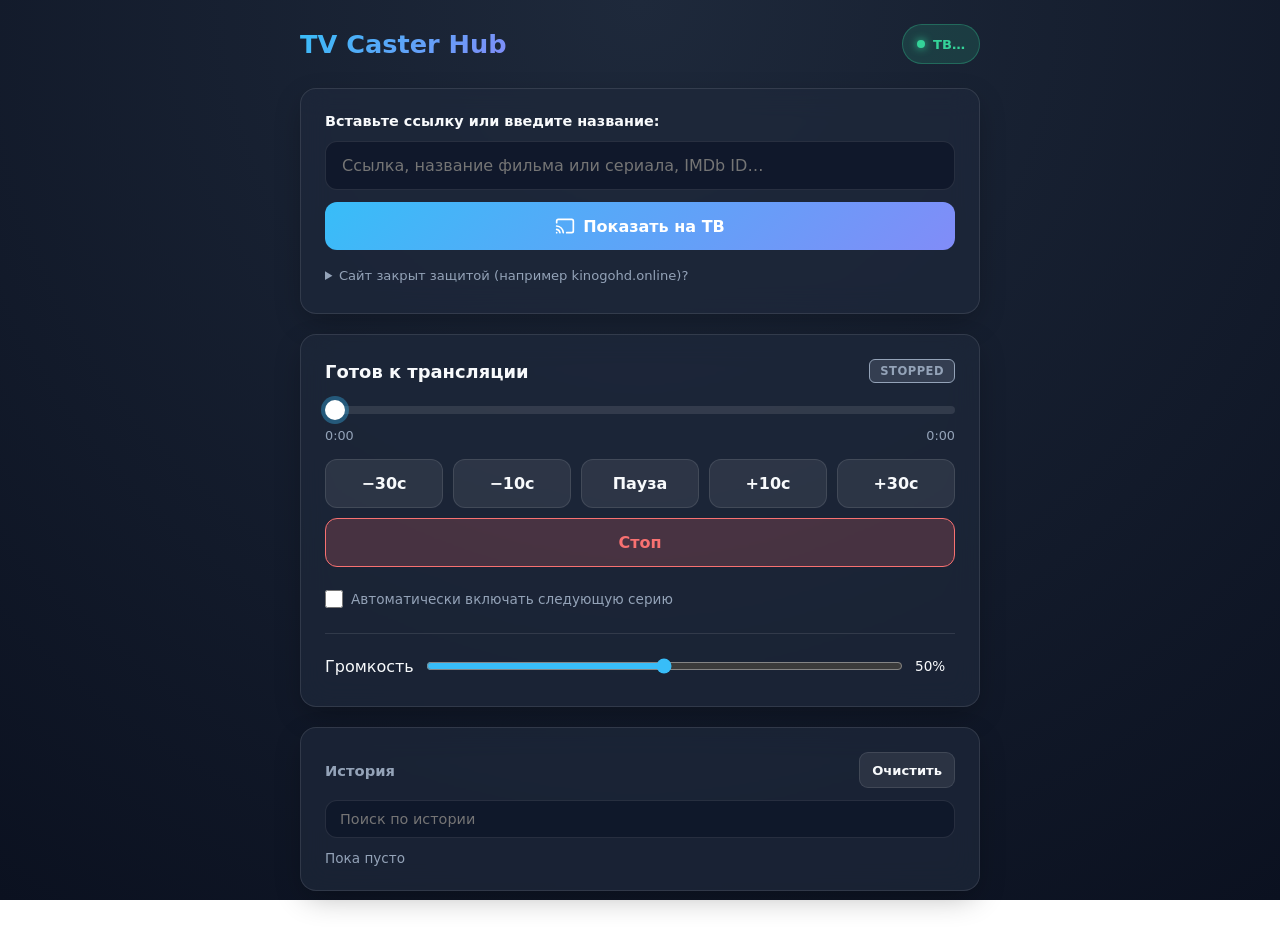
==== templates/index.html @ 42c2980a "Initial commit" ====
<!DOCTYPE html>
<html lang="ru">
<head>
  <meta charset="UTF-8">
  <meta name="viewport" content="width=device-width, initial-scale=1.0, viewport-fit=cover">
  <meta name="theme-color" content="#0b1120">
  <meta name="apple-mobile-web-app-capable" content="yes">
  <meta name="mobile-web-app-capable" content="yes">
  <meta name="apple-mobile-web-app-title" content="TV Caster">
  <link rel="manifest" href="/manifest.webmanifest">
  <link rel="icon" href="/icon.svg" type="image/svg+xml">
  <title>TV Caster Hub</title>
  <style>
    :root {
      --bg: #0b1120;
      --card-bg: rgba(30, 41, 59, 0.7);
      --border: rgba(255, 255, 255, 0.1);
      --primary: #38bdf8;
      --accent: #818cf8;
      --text: #f8fafc;
      --text-muted: #94a3b8;
      --success: #34d399;
      --warn: #fbbf24;
      --danger: #f87171;
    }
    * { box-sizing: border-box; margin: 0; padding: 0; font-family: Inter, system-ui, -apple-system, "Segoe UI", Roboto, sans-serif; }
    body {
      background: radial-gradient(circle at top, #1e293b, var(--bg)) fixed;
      color: var(--text);
      min-height: 100vh;
      padding: max(24px, env(safe-area-inset-top)) max(16px, env(safe-area-inset-right)) max(24px, env(safe-area-inset-bottom)) max(16px, env(safe-area-inset-left));
      display: flex;
      flex-direction: column;
      align-items: center;
    }
    .container { width: 100%; max-width: 680px; }
    .header { display: flex; justify-content: space-between; align-items: center; margin-bottom: 24px; gap: 12px; }
    .title-group h1 {
      font-size: 1.6rem; font-weight: 700;
      background: linear-gradient(135deg, #38bdf8, #818cf8);
      -webkit-background-clip: text; -webkit-text-fill-color: transparent;
    }
    .tv-badge {
      display: inline-flex; align-items: center; gap: 8px;
      padding: 8px 14px; min-height: 40px; border-radius: 9999px;
      background: rgba(52, 211, 153, 0.15); border: 1px solid rgba(52, 211, 153, 0.3);
      color: var(--success); font-size: 0.82rem; font-weight: 600; cursor: pointer;
      max-width: 55%; white-space: nowrap; overflow: hidden; text-overflow: ellipsis;
    }
    .tv-badge.offline { background: rgba(248, 113, 113, 0.15); border-color: rgba(248, 113, 113, 0.4); color: var(--danger); }
    .tv-dot { flex: none; width: 8px; height: 8px; background: currentColor; border-radius: 50%; box-shadow: 0 0 8px currentColor; }

    .card {
      background: var(--card-bg); backdrop-filter: blur(14px);
      border: 1px solid var(--border); border-radius: 16px;
      padding: 24px; margin-bottom: 20px;
      box-shadow: 0 10px 30px -5px rgba(0, 0, 0, 0.3);
    }
    @media (max-width: 480px) { .card { padding: 18px; } }

    .input-group { display: flex; flex-direction: column; gap: 12px; }
    .input-label { font-size: 0.9rem; font-weight: 600; }
    .url-input, .search-input {
      width: 100%; padding: 14px 16px; border-radius: 12px;
      background: rgba(15, 23, 42, 0.85); border: 1px solid var(--border);
      color: #fff; font-size: 1rem; outline: none; transition: all 0.2s;
    }
    .url-input:focus, .search-input:focus { border-color: var(--primary); box-shadow: 0 0 0 3px rgba(56, 189, 248, 0.25); }
    .btn {
      padding: 14px 20px; min-height: 48px; border-radius: 12px; border: none;
      background: linear-gradient(135deg, var(--primary), var(--accent));
      color: #fff; font-size: 1rem; font-weight: 600; cursor: pointer;
      display: flex; justify-content: center; align-items: center; gap: 8px;
      transition: transform 0.15s, opacity 0.2s; touch-action: manipulation;
    }
    .btn:hover { opacity: 0.92; }
    .btn:active { transform: scale(0.98); }
    .btn:disabled { opacity: 0.6; cursor: not-allowed; }
    .btn-secondary { background: rgba(255, 255, 255, 0.08); border: 1px solid var(--border); color: var(--text); }
    .btn-secondary:hover { background: rgba(255, 255, 255, 0.14); }
    .btn-danger { background: rgba(248, 113, 113, 0.2); border: 1px solid var(--danger); color: var(--danger); }
    .btn-danger:hover { background: var(--danger); color: #fff; }
    .btn-small { padding: 8px 12px; min-height: 36px; font-size: 0.82rem; border-radius: 9px; }

    /* Status banner */
    .status-banner {
      margin-top: 14px; padding: 14px 16px; border-radius: 10px;
      background: rgba(56, 189, 248, 0.12); border: 1px solid rgba(56, 189, 248, 0.3);
      color: var(--primary); font-size: 0.88rem; display: none; flex-direction: column; gap: 10px;
    }
    .status-banner.error { background: rgba(248, 113, 113, 0.12); border-color: rgba(248, 113, 113, 0.4); color: var(--danger); }
    .status-top { display: flex; justify-content: space-between; align-items: center; gap: 10px; font-weight: 600; }
    .status-meta { font-weight: 500; font-size: 0.8rem; opacity: 0.9; white-space: nowrap; }
    .status-hint { color: var(--text-muted); font-size: 0.82rem; line-height: 1.4; }
    .status-actions { display: flex; gap: 8px; }
    .steps { display: flex; gap: 6px; }
    .step { flex: 1; text-align: center; font-size: 0.7rem; font-weight: 600; letter-spacing: .3px; padding-top: 6px; border-top: 3px solid rgba(255,255,255,.15); color: var(--text-muted); }
    .step.done { border-color: var(--success); color: var(--success); }
    .step.active { border-color: var(--primary); color: var(--primary); }
    .dl-progress-bar { width: 100%; height: 6px; background: rgba(255, 255, 255, 0.15); border-radius: 3px; overflow: hidden; }
    .dl-progress-fill { height: 100%; width: 0%; background: var(--primary); border-radius: 3px; transition: width 0.3s ease; }

    /* Player */
    .player-header { display: flex; justify-content: space-between; align-items: flex-start; gap: 10px; margin-bottom: 8px; }
    .player-title { font-size: 1.12rem; font-weight: 600; line-height: 1.4; overflow-wrap: anywhere; }
    .player-state { flex: none; font-size: 0.72rem; font-weight: 700; padding: 4px 10px; border-radius: 6px; text-transform: uppercase; letter-spacing: 0.5px; }
    .state-PLAYING { background: rgba(52, 211, 153, 0.2); color: var(--success); border: 1px solid var(--success); }
    .state-PAUSED, .state-PAUSED_PLAYBACK { background: rgba(251, 191, 36, 0.2); color: var(--warn); border: 1px solid var(--warn); }
    .state-STOPPED, .state-NO_MEDIA_PRESENT { background: rgba(148, 163, 184, 0.2); color: var(--text-muted); border: 1px solid var(--text-muted); }
    .state-TRANSITIONING { background: rgba(56, 189, 248, 0.2); color: var(--primary); border: 1px solid var(--primary); }

    .seek-wrap { position: relative; height: 32px; margin: 10px 0 2px; }
    .seek-track, .seek-buffer, .seek-fill { position: absolute; left: 0; top: 12px; height: 8px; border-radius: 4px; pointer-events: none; }
    .seek-track { width: 100%; background: rgba(255, 255, 255, 0.1); }
    .seek-buffer { width: 0; background: rgba(255, 255, 255, 0.22); transition: width .3s; }
    .seek-fill { width: 0; background: linear-gradient(90deg, var(--primary), var(--accent)); }
    .seek {
      position: absolute; inset: 0; width: 100%; height: 32px; margin: 0;
      -webkit-appearance: none; appearance: none; background: transparent; cursor: pointer; touch-action: none;
    }
    .seek::-webkit-slider-thumb { -webkit-appearance: none; width: 20px; height: 20px; border-radius: 50%; background: #fff; box-shadow: 0 0 0 4px rgba(56,189,248,.35); }
    .seek::-moz-range-thumb { width: 20px; height: 20px; border: none; border-radius: 50%; background: #fff; box-shadow: 0 0 0 4px rgba(56,189,248,.35); }
    .seek::-moz-range-track { background: transparent; }
    .time-labels { display: flex; justify-content: space-between; font-size: 0.8rem; color: var(--text-muted); font-variant-numeric: tabular-nums; }

    .controls { display: grid; grid-template-columns: repeat(5, 1fr); gap: 10px; margin-top: 16px; }
    @media (max-width: 480px) { .controls { grid-template-columns: repeat(3, 1fr); } }
    .controls > .btn { flex: 1; }
    .extras { display: flex; flex-wrap: wrap; align-items: center; justify-content: space-between; gap: 10px; margin-top: 14px; }
    .toggle { display: inline-flex; align-items: center; gap: 8px; font-size: 0.85rem; color: var(--text-muted); cursor: pointer; user-select: none; min-height: 36px; }
    .toggle input { width: 18px; height: 18px; accent-color: var(--primary); }
    .audio-row { margin-top: 14px; }

    .vol-row { display: flex; align-items: center; gap: 12px; margin-top: 16px; padding-top: 16px; border-top: 1px solid var(--border); }
    .vol-slider { flex: 1; accent-color: var(--primary); cursor: pointer; height: 32px; }

    /* History */
    .history-head { display: flex; justify-content: space-between; align-items: center; gap: 10px; margin-bottom: 12px; }
    .history-title { font-size: 0.92rem; font-weight: 600; color: var(--text-muted); }
    .search-input { padding: 10px 14px; font-size: 0.9rem; margin-bottom: 12px; }
    .history-list { display: flex; flex-direction: column; gap: 8px; }
    .history-item {
      display: flex; gap: 12px; align-items: center; padding: 10px;
      background: rgba(15, 23, 42, 0.5); border: 1px solid var(--border); border-radius: 12px;
      cursor: pointer; transition: background 0.15s;
    }
    .history-item:hover { background: rgba(56, 189, 248, 0.1); }
    .thumb { flex: none; width: 64px; height: 44px; border-radius: 8px; object-fit: cover; background: rgba(255,255,255,.06); }
    .thumb.empty { display: flex; align-items: center; justify-content: center; color: var(--text-muted); font-size: 1.2rem; }
    .h-body { flex: 1; min-width: 0; }
    .h-title { font-size: 0.88rem; font-weight: 500; white-space: nowrap; overflow: hidden; text-overflow: ellipsis; }
    .h-sub { display: flex; align-items: center; gap: 8px; margin-top: 6px; }
    .h-bar { flex: 1; height: 4px; background: rgba(255,255,255,.12); border-radius: 2px; overflow: hidden; }
    .h-bar > div { height: 100%; background: var(--primary); }
    .h-actions { flex: none; display: flex; gap: 6px; align-items: center; }
    .icon-btn { background: none; border: none; color: var(--text-muted); font-size: 1.1rem; width: 36px; height: 36px; border-radius: 8px; cursor: pointer; }
    .icon-btn:hover { background: rgba(248,113,113,.2); color: var(--danger); }
    .muted { font-size: 0.85rem; color: var(--text-muted); }

    /* Options */
    .options-box { margin-top: 16px; padding-top: 16px; border-top: 1px solid var(--border); display: none; flex-direction: column; gap: 14px; }
    .options-header { display: flex; justify-content: space-between; align-items: center; gap: 10px; }
    .options-title { font-size: 0.95rem; font-weight: 600; overflow-wrap: anywhere; }
    .option-group { display: flex; flex-direction: column; gap: 6px; }
    .option-label { font-size: 0.78rem; text-transform: uppercase; font-weight: 600; letter-spacing: 0.5px; color: var(--text-muted); }
    .chips-row { display: flex; flex-wrap: wrap; gap: 8px; }
    .chip {
      padding: 8px 14px; min-height: 36px; border-radius: 8px; font-size: 0.84rem; font-weight: 500;
      background: rgba(15, 23, 42, 0.7); border: 1px solid var(--border); color: var(--text);
      cursor: pointer; transition: all 0.15s ease; user-select: none; display: inline-flex; align-items: center;
    }
    .chip:hover { border-color: var(--primary); background: rgba(56, 189, 248, 0.1); }
    .chip.active {
      background: linear-gradient(135deg, rgba(56, 189, 248, 0.25), rgba(129, 140, 248, 0.25));
      border-color: var(--primary); color: #fff; box-shadow: 0 0 10px rgba(56, 189, 248, 0.3); font-weight: 600;
    }
    .search-results { display: flex; flex-direction: column; gap: 6px; max-height: 340px; overflow-y: auto; }
    .sr-item { display: flex; gap: 12px; align-items: center; padding: 8px; border-radius: 10px; cursor: pointer;
      background: rgba(15, 23, 42, 0.6); border: 1px solid var(--border); }
    .sr-item:hover, .sr-item.first { background: rgba(56, 189, 248, 0.12); border-color: var(--primary); }
    .sr-item .thumb { width: 44px; height: 62px; }
    .sr-title { font-size: 0.92rem; font-weight: 600; }
    .sr-sub { font-size: 0.78rem; color: var(--text-muted); margin-top: 2px; }
    .helper { font-size: 0.82rem; color: var(--text-muted); }
    .helper summary { cursor: pointer; padding: 6px 0; }
    .helper p { margin: 6px 0 10px; line-height: 1.5; }
    .helper .bm { display: inline-flex; width: auto; }
    .chips-row.scroll { max-height: 168px; overflow-y: auto; padding-right: 4px; }
    .chip.num { min-width: 44px; justify-content: center; padding: 8px 10px; }
    .inspecting-spinner { font-size: 0.8rem; color: var(--primary); }

    dialog { margin: auto; padding: 20px; width: min(92vw, 380px); border-radius: 16px; border: 1px solid var(--border); background: #1e293b; color: var(--text); }
    dialog::backdrop { background: rgba(0,0,0,.6); }
    dialog h2 { font-size: 1.05rem; margin-bottom: 14px; }
    .tv-list { display: flex; flex-direction: column; gap: 8px; margin-bottom: 14px; }

    .toast {
      position: fixed; left: 50%; bottom: max(24px, env(safe-area-inset-bottom)); transform: translate(-50%, 20px);
      background: #1e293b; border: 1px solid var(--border); padding: 12px 18px; border-radius: 12px;
      font-size: 0.88rem; opacity: 0; pointer-events: none; transition: all .25s; max-width: 90vw; z-index: 10;
    }
    .toast.show { opacity: 1; transform: translate(-50%, 0); }
  </style>
</head>
<body>
  <div class="container">
    <div class="header">
      <div class="title-group"><h1>TV Caster Hub</h1></div>
      <button class="tv-badge" id="tvBadge" title="Выбрать телевизор">
        <span class="tv-dot"></span><span id="tvName">ТВ…</span>
      </button>
    </div>

    <!-- Cast card -->
    <div class="card">
      <div class="input-group">
        <label class="input-label" for="urlInput">Вставьте ссылку или введите название:</label>
        <input class="url-input" id="urlInput" type="url" inputmode="url" placeholder="Ссылка, название фильма или сериала, IMDb ID…" autocomplete="off" autocapitalize="off" spellcheck="false" />
        <div class="search-results" id="searchResults" style="display:none"></div>
        <button class="btn" id="castBtn">
          <svg width="20" height="20" viewBox="0 0 24 24" fill="none" stroke="currentColor" stroke-width="2" stroke-linecap="round" stroke-linejoin="round"><path d="M2 16.1A5 5 0 0 1 5.9 20M2 12.05A9 9 0 0 1 9.95 20M2 8V6a2 2 0 0 1 2-2h16a2 2 0 0 1 2 2v12a2 2 0 0 1-2 2h-6"></path><line x1="2" y1="20" x2="2.01" y2="20"></line></svg>
          <span id="castBtnText">Показать на ТВ</span>
        </button>

        <div class="status-banner" id="statusBanner">
          <div class="steps" id="steps"></div>
          <div class="status-top"><span id="statusMessage"></span><span class="status-meta" id="statusMeta"></span></div>
          <div class="dl-progress-bar" id="dlBar"><div class="dl-progress-fill" id="dlProgressFill"></div></div>
          <div class="status-hint" id="statusHint"></div>
          <div class="status-actions" id="statusActions" style="display:none">
            <button class="btn btn-small" id="retryBtn">Повторить</button>
            <button class="btn btn-small btn-secondary" id="dismissBtn">Скрыть</button>
          </div>
        </div>

        <details class="helper" id="bookmarkletHelp">
          <summary>Сайт закрыт защитой (например kinogohd.online)?</summary>
          <p>Приложение не может читать такие страницы само, но ваш браузер может. Перетащите кнопку ниже на панель закладок.
             Потом откройте нужную страницу сайта и нажмите на эту закладку: ссылка на плеер сама появится здесь.</p>
          <a class="btn btn-secondary btn-small bm" id="bookmarklet" href="#" draggable="true">▶ На ТВ</a>
        </details>

        <div class="options-box" id="optionsBox">
          <div class="options-header">
            <div class="options-title" id="detectedTitle">Опции воспроизведения</div>
            <div class="inspecting-spinner" id="inspectSpinner" style="display:none">Проверка ссылки…</div>
          </div>
          <div class="option-group" id="seasonsGroup" style="display:none">
            <div class="option-label">Сезон</div>
            <div class="chips-row" id="seasonsChips"></div>
          </div>
          <div class="option-group" id="episodesGroup" style="display:none">
            <div class="option-label">Серия</div>
            <div class="chips-row scroll" id="episodesChips"></div>
          </div>
          <div class="option-group" id="translationsGroup" style="display:none">
            <div class="option-label">Озвучка / перевод</div>
            <div class="chips-row" id="translationsChips"></div>
          </div>
          <div class="option-group">
            <div class="option-label">Качество видео</div>
            <div class="chips-row" id="qualitiesChips"></div>
          </div>
          <div class="option-group">
            <div class="option-label">Скорость воспроизведения</div>
            <div class="chips-row" id="speedsChips"></div>
          </div>
          <button class="btn" id="castOptsBtn">Смотреть с выбранными настройками</button>
        </div>
      </div>
    </div>

    <!-- Player -->
    <div class="card" id="playerCard">
      <div class="player-header">
        <div class="player-title" id="mediaTitle">Готов к трансляции</div>
        <div class="player-state state-STOPPED" id="tvStateBadge">STOPPED</div>
      </div>

      <div class="seek-wrap">
        <div class="seek-track"></div>
        <div class="seek-buffer" id="seekBuffer"></div>
        <div class="seek-fill" id="seekFill"></div>
        <input class="seek" id="seek" type="range" min="0" max="1000" value="0" aria-label="Позиция" />
      </div>
      <div class="time-labels"><span id="currentTime">0:00</span><span id="totalTime">0:00</span></div>

      <div class="controls">
        <button class="btn btn-secondary" data-seek="-30">−30с</button>
        <button class="btn btn-secondary" data-seek="-10">−10с</button>
        <button class="btn btn-secondary" id="playPauseBtn">Пауза</button>
        <button class="btn btn-secondary" data-seek="10">+10с</button>
        <button class="btn btn-secondary" data-seek="30">+30с</button>
      </div>
      <div class="controls" style="display: flex; margin-top: 10px;">
        <button class="btn btn-secondary" id="prevBtn" style="display:none">◀ Предыдущая</button>
        <button class="btn btn-secondary" id="nextBtn" style="display:none">Следующая ▶</button>
        <button class="btn btn-secondary btn-danger" id="stopBtn">Стоп</button>
      </div>

      <div class="extras">
        <label class="toggle"><input type="checkbox" id="autonext"> Автоматически включать следующую серию</label>
      </div>

      <div class="option-group audio-row" id="audioGroup" style="display:none">
        <div class="option-label">Аудиодорожка</div>
        <div class="chips-row" id="audioChips"></div>
      </div>

      <div class="vol-row">
        <span>Громкость</span>
        <input class="vol-slider" id="volSlider" type="range" min="0" max="100" value="50" aria-label="Громкость" />
        <span id="volText" style="min-width: 40px; font-size: 0.85rem;">50%</span>
      </div>
    </div>

    <!-- History -->
    <div class="card">
      <div class="history-head">
        <div class="history-title">История</div>
        <button class="btn btn-secondary btn-small" id="clearHistoryBtn">Очистить</button>
      </div>
      <input class="search-input" id="historySearch" type="search" placeholder="Поиск по истории" autocomplete="off" />
      <div class="history-list" id="historyList"><div class="muted">Пока пусто</div></div>
    </div>
  </div>

  <dialog id="tvDialog">
    <h2>Выберите телевизор</h2>
    <div class="tv-list" id="tvList"><div class="muted">Ищу устройства в сети…</div></div>
    <button class="btn btn-secondary" id="tvClose">Закрыть</button>
  </dialog>
  <div class="toast" id="toast"></div>

  <script>
    const $ = (id) => document.getElementById(id);
    const QUALITIES = ['720p', '1080p', '480p', '360p'];
    const SPEEDS = ['1.0x', '1.25x', '1.5x'];
    const STEPS = [['extract', 'Поиск'], ['download', 'Загрузка'], ['convert', 'Конвертация'], ['tv', 'ТВ']];

    let sel = { translationId: null, voiceTitle: null, seasonId: null, episodeId: null, quality: '720p', speed: '1.0x' };
    let seriesData = null;     // seasons/episodes of the inspected page, null for a movie
    let pendingSel = null;     // choice to apply after inspect (opened from history)
    let st = {};              // latest /api/status
    let relSec = 0, durSec = 0;
    let dragging = false;
    let lastPayload = null;   // for "Повторить"
    let dismissedError = '';
    let historyCache = [];
    let lastInspected = '';
    let inspectTimer = null;

    // ---------- helpers ----------
    function toSec(t) {
      if (!t) return 0;
      const p = t.split(':').map(Number);
      if (p.some(isNaN)) return 0;
      return p.length === 3 ? p[0] * 3600 + p[1] * 60 + p[2] : p.length === 2 ? p[0] * 60 + p[1] : 0;
    }
    function fmt(sec) {
      sec = Math.max(0, Math.floor(sec));
      const h = Math.floor(sec / 3600), m = Math.floor((sec % 3600) / 60), s = sec % 60;
      const mm = h ? String(m).padStart(2, '0') : String(m);
      return (h ? h + ':' : '') + mm + ':' + String(s).padStart(2, '0');
    }
    function hms(sec) {
      sec = Math.max(0, Math.floor(sec));
      return [Math.floor(sec / 3600), Math.floor((sec % 3600) / 60), sec % 60].map(v => String(v).padStart(2, '0')).join(':');
    }
    function fmtEta(sec) {
      if (sec == null) return '';
      if (sec < 60) return 'осталось ~' + Math.max(5, sec) + ' с';
      return 'осталось ~' + Math.round(sec / 60) + ' мин';
    }
    function toast(msg) {
      const t = $('toast');
      t.textContent = msg;
      t.classList.add('show');
      clearTimeout(toast.timer);
      toast.timer = setTimeout(() => t.classList.remove('show'), 3200);
    }
    async function api(path, body) {
      const opts = body === undefined ? {} : { method: 'POST', headers: { 'Content-Type': 'application/json' }, body: JSON.stringify(body) };
      const r = await fetch(path, opts);
      return r.json();
    }
    function el(tag, props = {}, children = []) {
      const e = document.createElement(tag);
      for (const [k, v] of Object.entries(props)) {
        if (k === 'class') e.className = v;
        else if (k === 'text') e.textContent = v;
        else if (k.startsWith('on')) e.addEventListener(k.slice(2), v);
        else e.setAttribute(k, v);
      }
      for (const c of children) e.append(c);
      return e;
    }

    // ---------- options (quality / speed / translation) ----------
    function renderChips(container, items, active, onPick, labelOf) {
      container.replaceChildren(...items.map(it => {
        const chip = el('div', { class: 'chip' + (it === active ? ' active' : ''), text: labelOf ? labelOf(it) : it });
        chip.addEventListener('click', () => { onPick(it); });
        return chip;
      }));
    }
    function renderQualities(list) {
      renderChips($('qualitiesChips'), list, sel.quality, q => { sel.quality = q; renderQualities(list); },
        q => q === '720p' ? '720p HD (рекомендуется)' : q);
    }
    function renderSpeeds() {
      renderChips($('speedsChips'), SPEEDS, sel.speed, s => { sel.speed = s; renderSpeeds(); },
        s => s === '1.0x' ? '1.0x (обычная)' : s);
    }
    function renderTranslations(list) {
      const g = $('translationsGroup');
      if (!list || !list.length) { g.style.display = 'none'; sel.translationId = null; return; }
      g.style.display = 'flex';
      let cur = list.find(t => t.id === sel.translationId) || list.find(t => t.title === sel.voiceTitle) || list[0];
      sel.translationId = cur.id; sel.voiceTitle = cur.title;
      $('translationsChips').replaceChildren(...list.map(t => {
        const chip = el('div', { class: 'chip' + (t.id === sel.translationId ? ' active' : ''), text: t.title });
        chip.addEventListener('click', () => { sel.translationId = t.id; sel.voiceTitle = t.title; renderTranslations(list); });
        return chip;
      }));
    }

    function renderSeries() {
      const g1 = $('seasonsGroup'), g2 = $('episodesGroup');
      if (!seriesData) { g1.style.display = g2.style.display = 'none'; sel.episodeId = null; return; }
      g1.style.display = g2.style.display = 'flex';
      const seasons = seriesData.seasons;
      if (!seasons.some(x => x.id === sel.seasonId)) sel.seasonId = seasons[0].id;
      const season = seasons.find(x => x.id === sel.seasonId);
      renderChips($('seasonsChips'), seasons.map(x => x.id), sel.seasonId,
        id => { sel.seasonId = id; sel.episodeId = null; renderSeries(); },
        id => seasons.find(x => x.id === id).title);
      if (!season.episodes.some(e => e.id === sel.episodeId)) sel.episodeId = season.episodes.length ? season.episodes[0].id : null;
      renderChips($('episodesChips'), season.episodes.map(e => e.id), sel.episodeId,
        id => { sel.episodeId = id; renderSeries(); },
        id => season.episodes.find(e => e.id === id).title.replace(/^\D+/, '') || id);
      $('episodesChips').querySelectorAll('.chip').forEach(c => c.classList.add('num'));
      const active = $('episodesChips').querySelector('.chip.active');
      if (active) active.scrollIntoView({ block: 'nearest' });
      const ep = season.episodes.find(e => e.id === sel.episodeId);
      renderTranslations(ep ? ep.translations : []);
    }

    async function inspectInputUrl() {
      const url = $('urlInput').value.trim();
      if (!url.startsWith('http')) { $('optionsBox').style.display = 'none'; return; }
      if (url === lastInspected) return;
      lastInspected = url;
      $('optionsBox').style.display = 'flex';
      $('inspectSpinner').style.display = 'block';
      try {
        const data = await api('/api/inspect', { url });
        if (data.ok) {
          if (data.title) $('detectedTitle').textContent = data.title;
          seriesData = data.kind === 'series' ? data : null;
          if (seriesData && pendingSel && pendingSel.episode) {
            const sn = seriesData.seasons.find(x => x.episodes.some(e => e.id === pendingSel.episode));
            if (sn) { sel.seasonId = sn.id; sel.episodeId = pendingSel.episode; }
            if (pendingSel.voice) sel.voiceTitle = pendingSel.voice;
          }
          if (seriesData && !(pendingSel && pendingSel.episode)) {
            // a link like .../2-season/5-episode preselects that episode
            const mm = url.match(/(\d+)-season\/(\d+)-episode/);
            if (mm) {
              const sid = 's' + mm[1].padStart(2, '0'), eid = sid + 'e' + mm[2].padStart(2, '0');
              if (seriesData.seasons.some(x => x.episodes.some(e => e.id === eid))) { sel.seasonId = sid; sel.episodeId = eid; }
            }
          }
          pendingSel = null;
          if (seriesData) renderSeries(); else { renderSeries(); renderTranslations(data.translations); }
          const q = data.qualities && data.qualities.length ? data.qualities : QUALITIES;
          if (!q.includes(sel.quality)) sel.quality = q.includes('720p') ? '720p' : q[0];
          renderQualities(q);
        } else if (data.error) {
          toast(data.error);
        }
      } catch (e) {
        console.error('inspect', e);
      }
      $('inspectSpinner').style.display = 'none';
    }

    // ---------- casting ----------
    async function castPayload(payload) {
      lastPayload = payload;
      dismissedError = '';
      const btn = $('castBtn');
      btn.disabled = true;
      $('castBtnText').textContent = 'Запускаю…';
      showBanner(false, 'Связываюсь с сервером…', '', 5, [0, 'extract']);
      try {
        await api('/api/cast', payload);
        setTimeout(loadHistory, 1500);
      } catch (e) {
        toast('Сервер недоступен: ' + e);
      }
      btn.disabled = false;
      $('castBtnText').textContent = 'Показать на ТВ';
    }
    function castURL() {
      const url = $('urlInput').value.trim();
      if (!url) return;
      if (!isLink(url)) { toast('Выберите вариант из списка или вставьте ссылку'); return; }
      castPayload({ url, translation_id: sel.translationId, translation_title: sel.voiceTitle, episode: seriesData ? sel.episodeId : null, quality: sel.quality, speed: sel.speed });
      $('urlInput').value = '';
      $('optionsBox').style.display = 'none';
      lastInspected = '';
    }

    // ---------- status banner ----------
    function showBanner(isError, msg, meta, pct, stage, hint) {
      const b = $('statusBanner');
      b.style.display = 'flex';
      b.classList.toggle('error', isError);
      $('statusMessage').textContent = msg;
      $('statusMeta').textContent = meta || '';
      $('statusHint').textContent = hint || '';
      $('statusHint').style.display = hint ? 'block' : 'none';
      $('dlBar').style.display = isError ? 'none' : 'block';
      $('dlProgressFill').style.width = (pct || 0) + '%';
      $('statusActions').style.display = isError ? 'flex' : 'none';
      const idx = stage ? STEPS.findIndex(s => s[0] === stage[1]) : -1;
      $('steps').style.display = isError ? 'none' : 'flex';
      $('steps').replaceChildren(...STEPS.map((s, i) =>
        el('div', { class: 'step' + (i < idx ? ' done' : i === idx ? ' active' : ''), text: s[1] })));
    }
    function renderBanner(d) {
      const s = d.app_status;
      if (s === 'error') {
        if (dismissedError === d.error) { $('statusBanner').style.display = 'none'; return; }
        showBanner(true, d.error || 'Не удалось обработать ссылку', '', 0, null, d.error_hint);
      } else if (s === 'preparing' || s === 'downloading' || s === 'remuxing') {
        const parts = [];
        if (d.speed && s === 'downloading') parts.push(d.speed);
        if (d.eta != null) parts.push(fmtEta(d.eta));
        const pct = s === 'downloading' ? ' ' + d.progress + '%' : '';
        showBanner(false, d.status_text + pct, parts.join(' · '), d.progress, [0, d.stage]);
      } else {
        $('statusBanner').style.display = 'none';
      }
    }

    // ---------- seek ----------
    function clampToBuffer(sec) {
      const buffered = st.buffered == null ? 100 : st.buffered;
      if (buffered < 100 && durSec > 0) {
        const limit = Math.max(0, durSec * buffered / 100 - 10);
        if (sec > limit) { toast('Видео загружено на ' + buffered + '%, дальше перематывать пока нельзя'); return limit; }
      }
      return sec;
    }
    async function seekTo(sec) {
      sec = clampToBuffer(Math.min(Math.max(0, sec), durSec || sec));
      await api('/api/control', { action: 'seek', target: hms(sec) });
      setTimeout(pollStatus, 400);
    }
    const seek = $('seek');
    seek.addEventListener('input', () => {
      dragging = true;
      if (durSec > 0) $('currentTime').textContent = fmt(seek.value / 1000 * durSec);
      $('seekFill').style.width = seek.value / 10 + '%';
    });
    seek.addEventListener('change', async () => {
      if (durSec > 0) await seekTo(seek.value / 1000 * durSec);
      dragging = false;
    });

    // ---------- status polling ----------
    async function pollStatus() {
      try {
        const d = await api('/api/status');
        st = d;
        $('mediaTitle').textContent = d.title && d.title !== 'No media playing' ? d.title : 'Готов к трансляции';
        const badge = $('tvStateBadge');
        const state = d.tv_state || 'STOPPED';
        badge.textContent = ({ PLAYING: 'Играет', PAUSED_PLAYBACK: 'Пауза', PAUSED: 'Пауза', STOPPED: 'Остановлено', TRANSITIONING: 'Загрузка', NO_MEDIA_PRESENT: 'Пусто' })[state] || state;
        badge.className = 'player-state state-' + state;

        relSec = toSec(d.rel_time); durSec = toSec(d.duration);
        if (durSec > 6 * 3600) durSec = 0; // live stream: the TV reports a fake length
        if (!dragging) {
          $('currentTime').textContent = fmt(relSec);
          const pct = durSec > 0 ? Math.min(100, relSec / durSec * 100) : 0;
          $('seekFill').style.width = pct + '%';
          seek.value = pct * 10;
        }
        $('totalTime').textContent = fmt(durSec);
        $('seekBuffer').style.width = (d.buffered == null ? 100 : d.buffered) + '%';
        $('playPauseBtn').textContent = state === 'PLAYING' ? 'Пауза' : 'Играть';

        const vol = $('volSlider');
        if (document.activeElement !== vol) { vol.value = d.volume; $('volText').textContent = d.volume + '%'; }

        const tv = $('tvBadge');
        tv.classList.toggle('offline', !d.tv_online);
        $('tvName').textContent = (d.tv_name || d.tv_ip) + (d.tv_online ? '' : ' · нет связи');

        $('nextBtn').style.display = d.next_url ? 'flex' : 'none';
        $('prevBtn').style.display = d.prev_url ? 'flex' : 'none';
        $('autonext').checked = !!d.autonext;

        const tracks = d.audio_tracks || [];
        $('audioGroup').style.display = tracks.length > 1 ? 'flex' : 'none';
        if (tracks.length > 1) {
          $('audioChips').replaceChildren(...tracks.map(t => {
            const label = 'Дорожка ' + (t.n + 1) + (t.lang ? ' · ' + t.lang : '') + ' · ' + t.codec;
            const chip = el('div', { class: 'chip' + (t.n === d.audio_index ? ' active' : ''), text: label });
            chip.addEventListener('click', () => switchAudio(t.n));
            return chip;
          }));
        }
        renderBanner(d);
      } catch (e) {
        console.error(e);
      }
    }
    function schedulePoll() {
      setTimeout(async () => { await pollStatus(); schedulePoll(); }, document.hidden ? 5000 : 1000);
    }

    // ---------- controls ----------
    async function control(action, extra = {}) {
      await api('/api/control', { action, ...extra });
      setTimeout(pollStatus, 300);
    }
    function togglePlayPause() { control(st.tv_state === 'PLAYING' ? 'pause' : 'play'); }
    async function switchAudio(n) {
      const r = await api('/api/audio_track', { index: n });
      if (!r.ok) toast(r.error || 'Не удалось переключить дорожку');
      else toast('Переключаю дорожку, продолжу с этого места');
    }
    let volTimer = null;
    $('volSlider').addEventListener('input', e => {
      $('volText').textContent = e.target.value + '%';
      clearTimeout(volTimer);
      volTimer = setTimeout(() => api('/api/control', { action: 'volume', value: +e.target.value }), 150);
    });

    // ---------- history ----------
    async function loadHistory() {
      try { historyCache = await api('/api/history'); } catch (e) { console.error(e); }
      renderHistory();
    }
    function renderHistory() {
      const q = $('historySearch').value.trim().toLowerCase();
      const list = historyCache.filter(h => !q || (h.title || '').toLowerCase().includes(q) || (h.url || '').toLowerCase().includes(q));
      const box = $('historyList');
      if (!list.length) { box.replaceChildren(el('div', { class: 'muted', text: q ? 'Ничего не найдено' : 'Пока пусто' })); return; }
      box.replaceChildren(...list.map(h => {
        const thumb = h.thumb
          ? el('img', { class: 'thumb', src: h.thumb, loading: 'lazy', referrerpolicy: 'no-referrer', alt: '' })
          : el('div', { class: 'thumb empty', text: '▶' });
        if (h.thumb) thumb.addEventListener('error', () => thumb.replaceWith(el('div', { class: 'thumb empty', text: '▶' })));

        const body = el('div', { class: 'h-body' }, [el('div', { class: 'h-title', text: h.title || h.url, title: h.title || '' })]);
        const canResume = h.position >= 30 && h.duration && h.duration - h.position > 60;
        if (canResume) {
          body.append(el('div', { class: 'h-sub' }, [
            el('div', { class: 'h-bar' }, [el('div', { style: 'width:' + Math.min(100, h.position / h.duration * 100) + '%' })]),
            el('span', { class: 'muted', text: fmt(h.position) + ' из ' + fmt(h.duration) }),
          ]));
        }

        const actions = el('div', { class: 'h-actions' });
        if (canResume) {
          actions.append(el('button', { class: 'btn btn-small', text: 'Продолжить', onclick: ev => {
            ev.stopPropagation();
            castPayload({ url: h.url, translation_id: h.translation_id, translation_title: h.translation_title, episode: h.episode || null, quality: h.quality || '720p', speed: h.speed || '1.0x', start_at: Math.floor(h.position) });
          } }));
        }
        actions.append(el('button', { class: 'icon-btn', title: 'Удалить', text: '✕', onclick: async ev => {
          ev.stopPropagation();
          await api('/api/history/delete', { url: h.url, episode: h.episode || null });
          loadHistory();
        } }));

        const row = el('div', { class: 'history-item' }, [thumb, body, actions]);
        row.addEventListener('click', () => { pendingSel = { episode: h.episode, voice: h.translation_title }; $('urlInput').value = h.url; lastInspected = ''; inspectInputUrl(); window.scrollTo({ top: 0, behavior: 'smooth' }); });
        return row;
      }));
    }

    // ---------- TV picker ----------
    async function openTvPicker() {
      const dlg = $('tvDialog');
      $('tvList').replaceChildren(el('div', { class: 'muted', text: 'Ищу устройства в сети…' }));
      if (!dlg.open) dlg.showModal();
      try {
        const r = await api('/api/tvs');
        if (!r.devices.length) { $('tvList').replaceChildren(el('div', { class: 'muted', text: 'Телевизоры не найдены. Проверьте, что они включены и в той же сети.' })); return; }
        $('tvList').replaceChildren(...r.devices.map(d => el('button', {
          class: 'btn ' + (d.ip === r.current ? '' : 'btn-secondary'),
          text: d.name + ' · ' + d.ip,
          onclick: async () => { await api('/api/tv', { ip: d.ip }); dlg.close(); toast('Телевизор: ' + d.name); pollStatus(); },
        })));
      } catch (e) {
        $('tvList').replaceChildren(el('div', { class: 'muted', text: 'Ошибка поиска: ' + e }));
      }
    }

    // ---------- wiring ----------
    $('castBtn').addEventListener('click', castURL);
    $('castOptsBtn').addEventListener('click', castURL);
    $('retryBtn').addEventListener('click', () => lastPayload ? castPayload(lastPayload) : toast('Нечего повторять'));
    $('dismissBtn').addEventListener('click', () => { dismissedError = st.error; $('statusBanner').style.display = 'none'; });
    $('playPauseBtn').addEventListener('click', togglePlayPause);
    $('stopBtn').addEventListener('click', () => control('stop'));
    $('nextBtn').addEventListener('click', async () => {
      const r = await api('/api/next', {});
      if (!r.ok) toast(r.error);
    });
    $('prevBtn').addEventListener('click', async () => {
      const r = await api('/api/prev', {});
      if (!r.ok) toast(r.error);
    });
    $('autonext').addEventListener('change', e => api('/api/settings', { autonext: e.target.checked }));
    document.querySelectorAll('[data-seek]').forEach(b => b.addEventListener('click', () => seekTo(relSec + +b.dataset.seek)));
    $('tvBadge').addEventListener('click', openTvPicker);
    $('tvClose').addEventListener('click', () => $('tvDialog').close());
    $('historySearch').addEventListener('input', renderHistory);
    $('clearHistoryBtn').addEventListener('click', async () => {
      if (!historyCache.length || !confirm('Очистить всю историю?')) return;
      await api('/api/history/clear', {});
      loadHistory();
    });
    // ---------- search by title ----------
    const isLink = v => /^(https?:|magnet:)/i.test(v);
    const imdbId = v => { const m = v.match(/(?:imdb\.com\/title\/|^)(tt\d{6,10})/i); return m ? m[1].toLowerCase() : null; };
    let searchTimer = null, searchSeq = 0;
    const hideSearch = () => { $('searchResults').style.display = 'none'; $('searchResults').replaceChildren(); };

    function usePlayerLink(id) {
      $('urlInput').value = 'https://api.nextembed.ws/embed/imdb/' + id;
      hideSearch();
      lastInspected = '';
      inspectInputUrl();
    }
    async function runSearch(q) {
      const seq = ++searchSeq;
      const box = $('searchResults');
      box.style.display = 'flex';
      box.replaceChildren(el('div', { class: 'muted', text: 'Ищу…' }));
      let r;
      try { r = await api('/api/search?q=' + encodeURIComponent(q)); } catch (e) { r = { ok: false, error: 'Сервер недоступен' }; }
      if (seq !== searchSeq) return;   // a newer query is running
      if (!r.ok || !r.results.length) {
        box.replaceChildren(el('div', { class: 'muted', text: r.ok ? 'Ничего не найдено. Попробуйте название по-английски или ссылку.' : r.error }));
        return;
      }
      box.replaceChildren(...r.results.map((x, i) => {
        const thumb = x.image ? el('img', { class: 'thumb', src: x.image, loading: 'lazy', referrerpolicy: 'no-referrer', alt: '' })
                              : el('div', { class: 'thumb empty', text: '▶' });
        const row = el('div', { class: 'sr-item' + (i === 0 ? ' first' : '') }, [thumb, el('div', { class: 'h-body' }, [
          el('div', { class: 'sr-title', text: x.title + (x.year ? ' (' + x.year + ')' : '') }),
          el('div', { class: 'sr-sub', text: x.type + (x.cast ? ' · ' + x.cast : '') }),
        ])]);
        row.addEventListener('click', () => usePlayerLink(x.id));
        return row;
      }));
    }
    function onInput() {
      clearTimeout(inspectTimer); clearTimeout(searchTimer);
      const v = $('urlInput').value.trim();
      if (isLink(v)) { hideSearch(); inspectTimer = setTimeout(inspectInputUrl, 400); return; }
      const id = imdbId(v);
      if (id) { usePlayerLink(id); return; }
      $('optionsBox').style.display = 'none'; lastInspected = '';
      if (v.length < 2) { hideSearch(); searchSeq++; return; }
      searchTimer = setTimeout(() => runSearch(v), 350);
    }
    $('urlInput').addEventListener('input', onInput);
    $('urlInput').addEventListener('paste', () => setTimeout(onInput, 100));
    $('urlInput').addEventListener('keydown', e => {
      if (e.key !== 'Enter') return;
      const first = document.querySelector('#searchResults .sr-item');
      if (first && !isLink($('urlInput').value.trim())) first.click(); else castURL();
    });

    document.addEventListener('keydown', e => {
      if (e.target.matches('input[type=text], input[type=url], input[type=search], textarea')) return;
      if (e.key === ' ') { e.preventDefault(); togglePlayPause(); }
      else if (e.key === 'ArrowLeft') { e.preventDefault(); seekTo(relSec - 10); }
      else if (e.key === 'ArrowRight') { e.preventDefault(); seekTo(relSec + 10); }
      else if (e.key === 'ArrowUp' || e.key === 'ArrowDown') {
        e.preventDefault();
        const v = Math.min(100, Math.max(0, (st.volume || 0) + (e.key === 'ArrowUp' ? 5 : -5)));
        $('volSlider').value = v; $('volText').textContent = v + '%';
        api('/api/control', { action: 'volume', value: v });
      }
    });

    // bookmarklet: run on a protected site's page, finds the player iframe and opens this app with its link
    (function () {
      const code = "(function(){var f=[].slice.call(document.querySelectorAll('iframe')).map(function(i){return i.src||i.getAttribute('data-src')||''}).filter(function(s){return /nextembed/.test(s)&&!/trailer/.test(s)})[0];"
        + "if(!f){alert('Плеер не найден на этой странице');return}if(f.indexOf('//')==0)f='https:'+f;f=f.split('?')[0];"
        + "location.href='" + location.origin + "/?url='+encodeURIComponent(f)})();";
      $('bookmarklet').setAttribute('href', 'javascript:' + code);
      $('bookmarklet').addEventListener('click', e => { e.preventDefault(); toast('Перетащите эту кнопку на панель закладок'); });
    })();

    // opened by the bookmarklet: ?url=<player link>
    (function () {
      const u = new URLSearchParams(location.search).get('url');
      if (!u) return;
      history.replaceState(null, '', location.pathname);
      $('urlInput').value = u;
      setTimeout(inspectInputUrl, 300);
    })();

    renderQualities(QUALITIES);
    renderSpeeds();
    pollStatus().then(schedulePoll);
    loadHistory();
  </script>
</body>
</html>
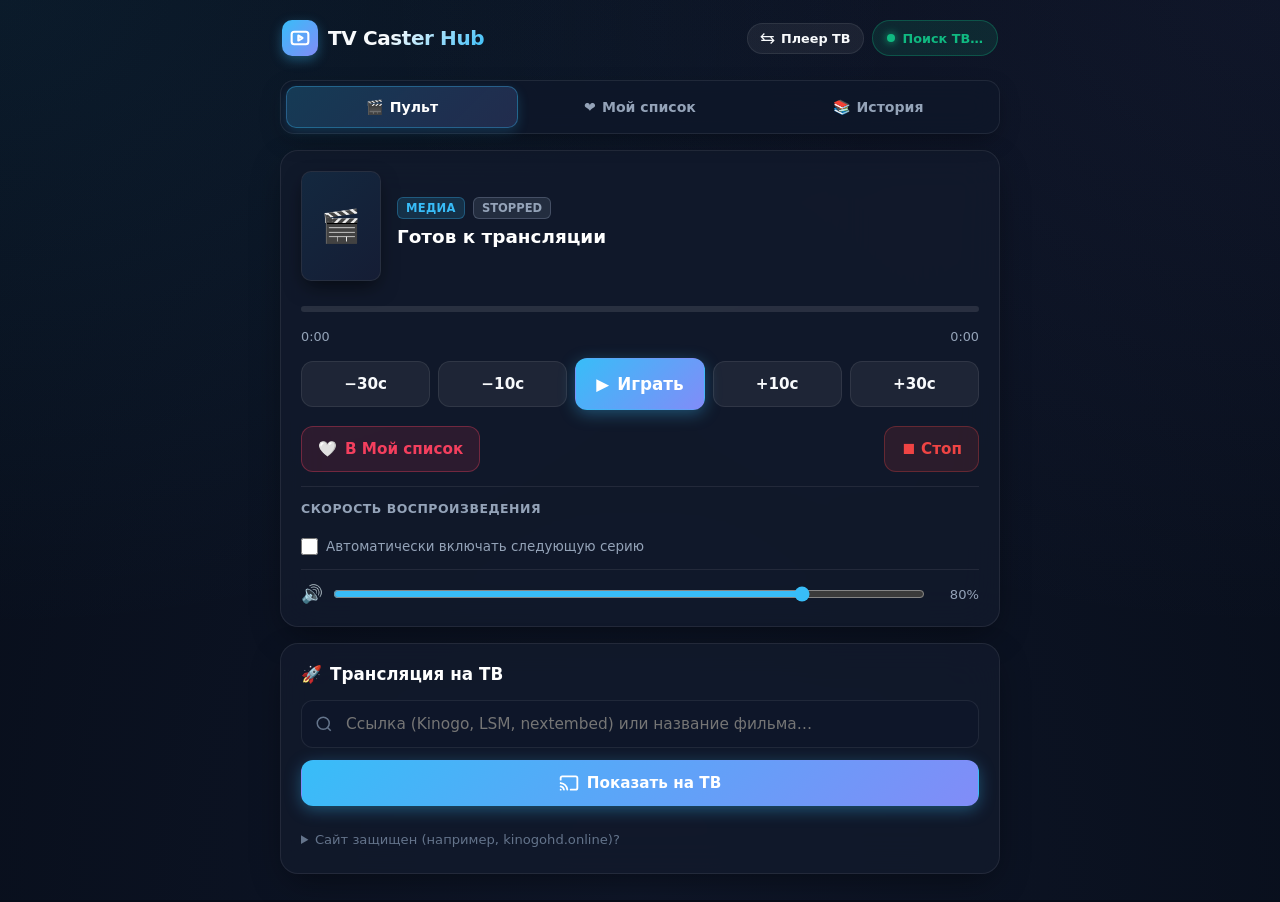
==== commit aea6eba9: "feat(web): modernize web UI with tabbed hub, favorites shelf, live player controls and rich media ca" ====
--- a/templates/index.html
+++ b/templates/index.html
@@ -3,8 +3,9 @@
 <head>
   <meta charset="UTF-8">
   <meta name="viewport" content="width=device-width, initial-scale=1.0, viewport-fit=cover">
-  <meta name="theme-color" content="#0b1120">
+  <meta name="theme-color" content="#070d19">
   <meta name="apple-mobile-web-app-capable" content="yes">
+  <meta name="apple-mobile-web-app-status-bar-style" content="black-translucent">
   <meta name="mobile-web-app-capable" content="yes">
   <meta name="apple-mobile-web-app-title" content="TV Caster">
   <link rel="manifest" href="/manifest.webmanifest">
@@ -12,359 +13,1282 @@
   <title>TV Caster Hub</title>
   <style>
     :root {
-      --bg: #0b1120;
-      --card-bg: rgba(30, 41, 59, 0.7);
-      --border: rgba(255, 255, 255, 0.1);
+      --bg: #070d19;
+      --bg-card: rgba(18, 26, 44, 0.78);
+      --bg-card-hover: rgba(24, 34, 58, 0.88);
+      --border: rgba(255, 255, 255, 0.08);
+      --border-focus: rgba(56, 189, 248, 0.5);
       --primary: #38bdf8;
+      --primary-hover: #0284c7;
+      --primary-glow: rgba(56, 189, 248, 0.35);
       --accent: #818cf8;
+      --fav: #f43f5e;
+      --fav-glow: rgba(244, 63, 94, 0.4);
       --text: #f8fafc;
       --text-muted: #94a3b8;
-      --success: #34d399;
-      --warn: #fbbf24;
-      --danger: #f87171;
-    }
-    * { box-sizing: border-box; margin: 0; padding: 0; font-family: Inter, system-ui, -apple-system, "Segoe UI", Roboto, sans-serif; }
+      --text-dim: #64748b;
+      --success: #10b981;
+      --warn: #f59e0b;
+      --danger: #ef4444;
+      --radius-sm: 8px;
+      --radius-md: 12px;
+      --radius-lg: 18px;
+      --radius-full: 9999px;
+    }
+
+    * { box-sizing: border-box; margin: 0; padding: 0; font-family: Inter, system-ui, -apple-system, BlinkMacSystemFont, "Segoe UI", Roboto, sans-serif; -webkit-tap-highlight-color: transparent; }
+    
     body {
-      background: radial-gradient(circle at top, #1e293b, var(--bg)) fixed;
+      background-color: var(--bg);
+      background-image:
+        radial-gradient(at 0% 0%, rgba(56, 189, 248, 0.08) 0px, transparent 50%),
+        radial-gradient(at 100% 0%, rgba(129, 140, 248, 0.07) 0px, transparent 50%),
+        radial-gradient(at 50% 100%, rgba(15, 23, 42, 0.9) 0px, transparent 100%);
+      background-attachment: fixed;
       color: var(--text);
       min-height: 100vh;
-      padding: max(24px, env(safe-area-inset-top)) max(16px, env(safe-area-inset-right)) max(24px, env(safe-area-inset-bottom)) max(16px, env(safe-area-inset-left));
+      padding: max(16px, env(safe-area-inset-top)) max(16px, env(safe-area-inset-right)) max(28px, env(safe-area-inset-bottom)) max(16px, env(safe-area-inset-left));
       display: flex;
       flex-direction: column;
       align-items: center;
     }
-    .container { width: 100%; max-width: 680px; }
-    .header { display: flex; justify-content: space-between; align-items: center; margin-bottom: 24px; gap: 12px; }
-    .title-group h1 {
-      font-size: 1.6rem; font-weight: 700;
-      background: linear-gradient(135deg, #38bdf8, #818cf8);
-      -webkit-background-clip: text; -webkit-text-fill-color: transparent;
+
+    .container { width: 100%; max-width: 720px; display: flex; flex-direction: column; gap: 16px; }
+
+    /* Top Header */
+    .header {
+      display: flex;
+      justify-content: space-between;
+      align-items: center;
+      padding: 4px 2px 8px;
+      gap: 12px;
+      flex-wrap: wrap;
+    }
+    .brand {
+      display: flex;
+      align-items: center;
+      gap: 10px;
+      text-decoration: none;
+      color: inherit;
+    }
+    .brand-icon {
+      width: 36px;
+      height: 36px;
+      border-radius: 10px;
+      background: linear-gradient(135deg, var(--primary), var(--accent));
+      display: flex;
+      align-items: center;
+      justify-content: center;
+      color: #fff;
+      box-shadow: 0 4px 12px var(--primary-glow);
+      flex: none;
+    }
+    .brand-title {
+      font-size: 1.25rem;
+      font-weight: 700;
+      letter-spacing: -0.02em;
+      background: linear-gradient(135deg, #f8fafc 40%, var(--primary) 100%);
+      -webkit-background-clip: text;
+      -webkit-text-fill-color: transparent;
+    }
+    .header-actions {
+      display: flex;
+      align-items: center;
+      gap: 8px;
+    }
+    .tv-link-btn {
+      display: inline-flex;
+      align-items: center;
+      gap: 6px;
+      padding: 7px 12px;
+      font-size: 0.8rem;
+      font-weight: 600;
+      border-radius: var(--radius-full);
+      background: rgba(255, 255, 255, 0.06);
+      border: 1px solid var(--border);
+      color: var(--text);
+      text-decoration: none;
+      transition: all 0.2s;
+    }
+    .tv-link-btn:hover {
+      background: rgba(255, 255, 255, 0.12);
+      border-color: rgba(255, 255, 255, 0.2);
     }
     .tv-badge {
-      display: inline-flex; align-items: center; gap: 8px;
-      padding: 8px 14px; min-height: 40px; border-radius: 9999px;
-      background: rgba(52, 211, 153, 0.15); border: 1px solid rgba(52, 211, 153, 0.3);
-      color: var(--success); font-size: 0.82rem; font-weight: 600; cursor: pointer;
-      max-width: 55%; white-space: nowrap; overflow: hidden; text-overflow: ellipsis;
-    }
-    .tv-badge.offline { background: rgba(248, 113, 113, 0.15); border-color: rgba(248, 113, 113, 0.4); color: var(--danger); }
-    .tv-dot { flex: none; width: 8px; height: 8px; background: currentColor; border-radius: 50%; box-shadow: 0 0 8px currentColor; }
-
+      display: inline-flex;
+      align-items: center;
+      gap: 8px;
+      padding: 7px 14px;
+      min-height: 36px;
+      border-radius: var(--radius-full);
+      background: rgba(16, 185, 129, 0.12);
+      border: 1px solid rgba(16, 185, 129, 0.3);
+      color: var(--success);
+      font-size: 0.8rem;
+      font-weight: 600;
+      cursor: pointer;
+      transition: all 0.2s;
+    }
+    .tv-badge:hover {
+      background: rgba(16, 185, 129, 0.2);
+    }
+    .tv-badge.offline {
+      background: rgba(239, 68, 68, 0.12);
+      border-color: rgba(239, 68, 68, 0.3);
+      color: var(--danger);
+    }
+    .tv-dot {
+      width: 8px;
+      height: 8px;
+      background: currentColor;
+      border-radius: 50%;
+      box-shadow: 0 0 8px currentColor;
+      animation: pulse 2s infinite ease-in-out;
+    }
+    @keyframes pulse {
+      0%, 100% { opacity: 1; transform: scale(1); }
+      50% { opacity: 0.4; transform: scale(0.85); }
+    }
+
+    /* Navigation Tabs */
+    .nav-tabs {
+      display: grid;
+      grid-template-columns: repeat(3, 1fr);
+      gap: 6px;
+      background: rgba(15, 23, 42, 0.7);
+      padding: 5px;
+      border-radius: 14px;
+      border: 1px solid var(--border);
+      backdrop-filter: blur(16px);
+      position: sticky;
+      top: max(10px, env(safe-area-inset-top));
+      z-index: 20;
+      box-shadow: 0 8px 24px -6px rgba(0, 0, 0, 0.4);
+    }
+    .nav-tab {
+      display: flex;
+      align-items: center;
+      justify-content: center;
+      gap: 6px;
+      padding: 10px 12px;
+      min-height: 42px;
+      border-radius: 10px;
+      border: 1px solid transparent;
+      background: transparent;
+      color: var(--text-muted);
+      font-size: 0.88rem;
+      font-weight: 600;
+      cursor: pointer;
+      transition: all 0.2s ease;
+      user-select: none;
+    }
+    .nav-tab:hover {
+      color: var(--text);
+      background: rgba(255, 255, 255, 0.04);
+    }
+    .nav-tab.active {
+      color: #fff;
+      background: linear-gradient(135deg, rgba(56, 189, 248, 0.22), rgba(129, 140, 248, 0.18));
+      border-color: rgba(56, 189, 248, 0.35);
+      box-shadow: 0 4px 12px rgba(56, 189, 248, 0.18);
+    }
+    .nav-tab .badge-count {
+      padding: 2px 7px;
+      border-radius: 9999px;
+      font-size: 0.72rem;
+      font-weight: 700;
+      background: rgba(255, 255, 255, 0.1);
+      color: inherit;
+    }
+    .nav-tab.active .badge-count {
+      background: var(--primary);
+      color: #0b1120;
+    }
+
+    /* Cards */
     .card {
-      background: var(--card-bg); backdrop-filter: blur(14px);
-      border: 1px solid var(--border); border-radius: 16px;
-      padding: 24px; margin-bottom: 20px;
-      box-shadow: 0 10px 30px -5px rgba(0, 0, 0, 0.3);
-    }
-    @media (max-width: 480px) { .card { padding: 18px; } }
-
-    .input-group { display: flex; flex-direction: column; gap: 12px; }
-    .input-label { font-size: 0.9rem; font-weight: 600; }
-    .url-input, .search-input {
-      width: 100%; padding: 14px 16px; border-radius: 12px;
-      background: rgba(15, 23, 42, 0.85); border: 1px solid var(--border);
-      color: #fff; font-size: 1rem; outline: none; transition: all 0.2s;
-    }
-    .url-input:focus, .search-input:focus { border-color: var(--primary); box-shadow: 0 0 0 3px rgba(56, 189, 248, 0.25); }
+      background: var(--bg-card);
+      backdrop-filter: blur(20px);
+      -webkit-backdrop-filter: blur(20px);
+      border: 1px solid var(--border);
+      border-radius: var(--radius-lg);
+      padding: 20px;
+      box-shadow: 0 12px 36px -8px rgba(0, 0, 0, 0.45);
+      position: relative;
+      overflow: hidden;
+      transition: border-color 0.2s;
+    }
+    @media (max-width: 480px) {
+      .card { padding: 16px; border-radius: 14px; }
+    }
+
+    /* Now Playing Hero */
+    .player-ambient {
+      position: absolute;
+      inset: -20px;
+      background-size: cover;
+      background-position: center;
+      filter: blur(50px) saturate(180%);
+      opacity: 0.18;
+      pointer-events: none;
+      z-index: 0;
+      transition: background-image 0.5s ease;
+    }
+    .player-content {
+      position: relative;
+      z-index: 1;
+      display: flex;
+      flex-direction: column;
+      gap: 14px;
+    }
+    .media-hero {
+      display: flex;
+      gap: 16px;
+      align-items: center;
+    }
+    .media-poster-wrap {
+      position: relative;
+      width: 80px;
+      height: 110px;
+      flex: none;
+      border-radius: 10px;
+      overflow: hidden;
+      background: #0f172a;
+      box-shadow: 0 8px 20px -4px rgba(0, 0, 0, 0.6);
+      border: 1px solid rgba(255, 255, 255, 0.1);
+    }
+    .media-poster {
+      width: 100%;
+      height: 100%;
+      object-fit: cover;
+      display: block;
+    }
+    .media-poster-empty {
+      width: 100%;
+      height: 100%;
+      display: flex;
+      align-items: center;
+      justify-content: center;
+      font-size: 2rem;
+      color: var(--text-dim);
+      background: linear-gradient(135deg, rgba(56, 189, 248, 0.1), rgba(129, 140, 248, 0.05));
+    }
+    .media-info {
+      flex: 1;
+      min-width: 0;
+      display: flex;
+      flex-direction: column;
+      gap: 6px;
+    }
+    .media-badges {
+      display: flex;
+      align-items: center;
+      gap: 8px;
+      flex-wrap: wrap;
+    }
+    .badge {
+      display: inline-flex;
+      align-items: center;
+      gap: 4px;
+      padding: 3px 8px;
+      border-radius: 6px;
+      font-size: 0.72rem;
+      font-weight: 700;
+      text-transform: uppercase;
+      letter-spacing: 0.03em;
+    }
+    .badge-primary {
+      background: rgba(56, 189, 248, 0.15);
+      border: 1px solid rgba(56, 189, 248, 0.3);
+      color: var(--primary);
+    }
+    .badge-accent {
+      background: rgba(129, 140, 248, 0.15);
+      border: 1px solid rgba(129, 140, 248, 0.3);
+      color: var(--accent);
+    }
+    .badge-state {
+      font-size: 0.72rem;
+      font-weight: 700;
+      padding: 3px 8px;
+      border-radius: 6px;
+      text-transform: uppercase;
+    }
+    .state-PLAYING {
+      background: rgba(16, 185, 129, 0.15);
+      border: 1px solid rgba(16, 185, 129, 0.35);
+      color: var(--success);
+    }
+    .state-PAUSED, .state-PAUSED_PLAYBACK {
+      background: rgba(245, 158, 11, 0.15);
+      border: 1px solid rgba(245, 158, 11, 0.35);
+      color: var(--warn);
+    }
+    .state-STOPPED, .state-NO_MEDIA_PRESENT {
+      background: rgba(148, 163, 184, 0.15);
+      border: 1px solid rgba(148, 163, 184, 0.3);
+      color: var(--text-muted);
+    }
+    .state-TRANSITIONING {
+      background: rgba(56, 189, 248, 0.15);
+      border: 1px solid rgba(56, 189, 248, 0.35);
+      color: var(--primary);
+    }
+    .media-title {
+      font-size: 1.15rem;
+      font-weight: 700;
+      line-height: 1.35;
+      color: #fff;
+      overflow-wrap: anywhere;
+    }
+    .media-sub {
+      font-size: 0.85rem;
+      color: var(--text-muted);
+      display: flex;
+      align-items: center;
+      gap: 6px;
+      flex-wrap: wrap;
+    }
+
+    /* Scrubber */
+    .scrubber-wrap {
+      display: flex;
+      flex-direction: column;
+      gap: 6px;
+    }
+    .seek-container {
+      position: relative;
+      height: 28px;
+      display: flex;
+      align-items: center;
+    }
+    .seek-bar-bg {
+      position: absolute;
+      left: 0;
+      right: 0;
+      height: 6px;
+      background: rgba(255, 255, 255, 0.1);
+      border-radius: 3px;
+      overflow: hidden;
+      pointer-events: none;
+    }
+    .seek-bar-buffer {
+      position: absolute;
+      left: 0;
+      top: 0;
+      bottom: 0;
+      width: 0%;
+      background: rgba(255, 255, 255, 0.2);
+      transition: width 0.3s ease;
+    }
+    .seek-bar-fill {
+      position: absolute;
+      left: 0;
+      top: 0;
+      bottom: 0;
+      width: 0%;
+      background: linear-gradient(90deg, var(--primary), var(--accent));
+      border-radius: 3px;
+    }
+    .seek-input {
+      position: absolute;
+      inset: 0;
+      width: 100%;
+      height: 100%;
+      opacity: 0;
+      cursor: pointer;
+      margin: 0;
+      z-index: 2;
+    }
+    .time-row {
+      display: flex;
+      justify-content: space-between;
+      font-size: 0.8rem;
+      font-weight: 500;
+      color: var(--text-muted);
+      font-variant-numeric: tabular-nums;
+    }
+
+    /* Controls */
+    .controls-main {
+      display: grid;
+      grid-template-columns: repeat(5, 1fr);
+      gap: 8px;
+      align-items: center;
+    }
+    @media (max-width: 480px) {
+      .controls-main { gap: 6px; }
+    }
     .btn {
-      padding: 14px 20px; min-height: 48px; border-radius: 12px; border: none;
+      display: inline-flex;
+      align-items: center;
+      justify-content: center;
+      gap: 8px;
+      padding: 12px 16px;
+      min-height: 46px;
+      border-radius: var(--radius-md);
+      border: 1px solid transparent;
+      font-size: 0.95rem;
+      font-weight: 600;
+      cursor: pointer;
+      transition: all 0.18s ease;
+      user-select: none;
+      touch-action: manipulation;
+      text-decoration: none;
+    }
+    .btn:active { transform: scale(0.97); }
+    .btn:disabled { opacity: 0.5; cursor: not-allowed; transform: none; }
+    .btn-primary {
       background: linear-gradient(135deg, var(--primary), var(--accent));
-      color: #fff; font-size: 1rem; font-weight: 600; cursor: pointer;
-      display: flex; justify-content: center; align-items: center; gap: 8px;
-      transition: transform 0.15s, opacity 0.2s; touch-action: manipulation;
-    }
-    .btn:hover { opacity: 0.92; }
-    .btn:active { transform: scale(0.98); }
-    .btn:disabled { opacity: 0.6; cursor: not-allowed; }
-    .btn-secondary { background: rgba(255, 255, 255, 0.08); border: 1px solid var(--border); color: var(--text); }
-    .btn-secondary:hover { background: rgba(255, 255, 255, 0.14); }
-    .btn-danger { background: rgba(248, 113, 113, 0.2); border: 1px solid var(--danger); color: var(--danger); }
-    .btn-danger:hover { background: var(--danger); color: #fff; }
-    .btn-small { padding: 8px 12px; min-height: 36px; font-size: 0.82rem; border-radius: 9px; }
-
-    /* Status banner */
+      color: #fff;
+      box-shadow: 0 4px 16px var(--primary-glow);
+    }
+    .btn-primary:hover {
+      box-shadow: 0 6px 20px rgba(56, 189, 248, 0.5);
+      filter: brightness(1.05);
+    }
+    .btn-secondary {
+      background: rgba(255, 255, 255, 0.06);
+      border-color: var(--border);
+      color: var(--text);
+    }
+    .btn-secondary:hover {
+      background: rgba(255, 255, 255, 0.12);
+      border-color: rgba(255, 255, 255, 0.2);
+    }
+    .btn-fav {
+      background: rgba(244, 63, 94, 0.12);
+      border-color: rgba(244, 63, 94, 0.35);
+      color: var(--fav);
+      font-weight: 600;
+    }
+    .btn-fav.active {
+      background: var(--fav);
+      color: #fff;
+      box-shadow: 0 4px 16px var(--fav-glow);
+      border-color: transparent;
+    }
+    .btn-fav:hover {
+      background: rgba(244, 63, 94, 0.22);
+    }
+    .btn-fav.active:hover {
+      background: #e11d48;
+    }
+    .btn-danger {
+      background: rgba(239, 68, 68, 0.12);
+      border-color: rgba(239, 68, 68, 0.3);
+      color: var(--danger);
+    }
+    .btn-danger:hover {
+      background: var(--danger);
+      color: #fff;
+    }
+    .btn-play-pause {
+      grid-column: span 1;
+      min-height: 52px;
+      border-radius: var(--radius-md);
+      font-size: 1.05rem;
+    }
+    .controls-sub {
+      display: flex;
+      flex-wrap: wrap;
+      gap: 8px;
+      align-items: center;
+      justify-content: space-between;
+      margin-top: 2px;
+    }
+    .controls-sub-group {
+      display: flex;
+      gap: 8px;
+      align-items: center;
+    }
+
+    /* Live Switchers on Player */
+    .player-switchers {
+      display: flex;
+      flex-direction: column;
+      gap: 12px;
+      padding-top: 14px;
+      border-top: 1px solid var(--border);
+    }
+    .switcher-row {
+      display: flex;
+      flex-direction: column;
+      gap: 6px;
+    }
+    .switcher-label {
+      font-size: 0.78rem;
+      font-weight: 600;
+      color: var(--text-muted);
+      text-transform: uppercase;
+      letter-spacing: 0.04em;
+    }
+    .chips-wrap {
+      display: flex;
+      flex-wrap: wrap;
+      gap: 6px;
+    }
+    .chip {
+      padding: 6px 12px;
+      min-height: 32px;
+      border-radius: var(--radius-sm);
+      font-size: 0.82rem;
+      font-weight: 500;
+      background: rgba(15, 23, 42, 0.6);
+      border: 1px solid var(--border);
+      color: var(--text-muted);
+      cursor: pointer;
+      transition: all 0.15s ease;
+      display: inline-flex;
+      align-items: center;
+      justify-content: center;
+      user-select: none;
+    }
+    .chip:hover {
+      border-color: var(--primary);
+      color: var(--text);
+      background: rgba(56, 189, 248, 0.08);
+    }
+    .chip.active {
+      background: linear-gradient(135deg, rgba(56, 189, 248, 0.22), rgba(129, 140, 248, 0.2));
+      border-color: var(--primary);
+      color: #fff;
+      font-weight: 600;
+      box-shadow: 0 0 10px rgba(56, 189, 248, 0.25);
+    }
+
+    /* Volume bar */
+    .vol-box {
+      display: flex;
+      align-items: center;
+      gap: 10px;
+      padding-top: 12px;
+      border-top: 1px solid var(--border);
+    }
+    .vol-icon {
+      color: var(--text-muted);
+      font-size: 1.1rem;
+      flex: none;
+      cursor: pointer;
+      display: flex;
+      align-items: center;
+    }
+    .vol-slider {
+      flex: 1;
+      accent-color: var(--primary);
+      cursor: pointer;
+      height: 24px;
+    }
+    .vol-text {
+      min-width: 44px;
+      font-size: 0.82rem;
+      color: var(--text-muted);
+      text-align: right;
+      font-variant-numeric: tabular-nums;
+    }
+
+    /* Input & Search */
+    .input-section {
+      display: flex;
+      flex-direction: column;
+      gap: 12px;
+    }
+    .input-wrap {
+      position: relative;
+      display: flex;
+      align-items: center;
+    }
+    .input-search-icon {
+      position: absolute;
+      left: 14px;
+      color: var(--text-dim);
+      pointer-events: none;
+    }
+    .search-input-field {
+      width: 100%;
+      padding: 14px 44px 14px 44px;
+      border-radius: var(--radius-md);
+      background: rgba(15, 23, 42, 0.85);
+      border: 1px solid var(--border);
+      color: #fff;
+      font-size: 0.96rem;
+      outline: none;
+      transition: all 0.2s;
+    }
+    .search-input-field:focus {
+      border-color: var(--primary);
+      box-shadow: 0 0 0 3px rgba(56, 189, 248, 0.22);
+      background: rgba(15, 23, 42, 0.98);
+    }
+    .input-clear-btn {
+      position: absolute;
+      right: 12px;
+      background: transparent;
+      border: none;
+      color: var(--text-dim);
+      font-size: 1.2rem;
+      cursor: pointer;
+      padding: 4px;
+      display: none;
+    }
+    .input-clear-btn:hover { color: var(--text); }
+
+    /* Search Results Dropdown */
+    .search-results {
+      display: flex;
+      flex-direction: column;
+      gap: 6px;
+      max-height: 380px;
+      overflow-y: auto;
+      border-radius: var(--radius-md);
+      padding: 4px;
+      background: rgba(15, 23, 42, 0.95);
+      border: 1px solid var(--border);
+    }
+    .sr-card {
+      display: flex;
+      align-items: center;
+      gap: 12px;
+      padding: 8px 12px;
+      border-radius: var(--radius-sm);
+      cursor: pointer;
+      transition: background 0.15s;
+    }
+    .sr-card:hover, .sr-card.first {
+      background: rgba(56, 189, 248, 0.12);
+    }
+    .sr-thumb {
+      width: 48px;
+      height: 68px;
+      border-radius: 6px;
+      object-fit: cover;
+      background: #0f172a;
+      flex: none;
+    }
+    .sr-body { flex: 1; min-width: 0; }
+    .sr-title { font-size: 0.92rem; font-weight: 600; color: #fff; }
+    .sr-meta { font-size: 0.8rem; color: var(--text-muted); margin-top: 3px; }
+
+    /* Inspect / Episode Options Drawer */
+    .options-drawer {
+      display: none;
+      flex-direction: column;
+      gap: 14px;
+      padding: 16px;
+      background: rgba(15, 23, 42, 0.6);
+      border-radius: var(--radius-md);
+      border: 1px solid var(--border);
+      animation: fadeIn 0.2s ease;
+    }
+    @keyframes fadeIn {
+      from { opacity: 0; transform: translateY(-6px); }
+      to { opacity: 1; transform: translateY(0); }
+    }
+    .options-head {
+      display: flex;
+      justify-content: space-between;
+      align-items: center;
+    }
+    .options-title { font-size: 0.98rem; font-weight: 700; color: #fff; }
+    .spinner-text { font-size: 0.82rem; color: var(--primary); display: flex; align-items: center; gap: 6px; }
+
+    /* Status Banner */
     .status-banner {
-      margin-top: 14px; padding: 14px 16px; border-radius: 10px;
-      background: rgba(56, 189, 248, 0.12); border: 1px solid rgba(56, 189, 248, 0.3);
-      color: var(--primary); font-size: 0.88rem; display: none; flex-direction: column; gap: 10px;
-    }
-    .status-banner.error { background: rgba(248, 113, 113, 0.12); border-color: rgba(248, 113, 113, 0.4); color: var(--danger); }
-    .status-top { display: flex; justify-content: space-between; align-items: center; gap: 10px; font-weight: 600; }
-    .status-meta { font-weight: 500; font-size: 0.8rem; opacity: 0.9; white-space: nowrap; }
-    .status-hint { color: var(--text-muted); font-size: 0.82rem; line-height: 1.4; }
-    .status-actions { display: flex; gap: 8px; }
-    .steps { display: flex; gap: 6px; }
-    .step { flex: 1; text-align: center; font-size: 0.7rem; font-weight: 600; letter-spacing: .3px; padding-top: 6px; border-top: 3px solid rgba(255,255,255,.15); color: var(--text-muted); }
-    .step.done { border-color: var(--success); color: var(--success); }
-    .step.active { border-color: var(--primary); color: var(--primary); }
-    .dl-progress-bar { width: 100%; height: 6px; background: rgba(255, 255, 255, 0.15); border-radius: 3px; overflow: hidden; }
-    .dl-progress-fill { height: 100%; width: 0%; background: var(--primary); border-radius: 3px; transition: width 0.3s ease; }
-
-    /* Player */
-    .player-header { display: flex; justify-content: space-between; align-items: flex-start; gap: 10px; margin-bottom: 8px; }
-    .player-title { font-size: 1.12rem; font-weight: 600; line-height: 1.4; overflow-wrap: anywhere; }
-    .player-state { flex: none; font-size: 0.72rem; font-weight: 700; padding: 4px 10px; border-radius: 6px; text-transform: uppercase; letter-spacing: 0.5px; }
-    .state-PLAYING { background: rgba(52, 211, 153, 0.2); color: var(--success); border: 1px solid var(--success); }
-    .state-PAUSED, .state-PAUSED_PLAYBACK { background: rgba(251, 191, 36, 0.2); color: var(--warn); border: 1px solid var(--warn); }
-    .state-STOPPED, .state-NO_MEDIA_PRESENT { background: rgba(148, 163, 184, 0.2); color: var(--text-muted); border: 1px solid var(--text-muted); }
-    .state-TRANSITIONING { background: rgba(56, 189, 248, 0.2); color: var(--primary); border: 1px solid var(--primary); }
-
-    .seek-wrap { position: relative; height: 32px; margin: 10px 0 2px; }
-    .seek-track, .seek-buffer, .seek-fill { position: absolute; left: 0; top: 12px; height: 8px; border-radius: 4px; pointer-events: none; }
-    .seek-track { width: 100%; background: rgba(255, 255, 255, 0.1); }
-    .seek-buffer { width: 0; background: rgba(255, 255, 255, 0.22); transition: width .3s; }
-    .seek-fill { width: 0; background: linear-gradient(90deg, var(--primary), var(--accent)); }
-    .seek {
-      position: absolute; inset: 0; width: 100%; height: 32px; margin: 0;
-      -webkit-appearance: none; appearance: none; background: transparent; cursor: pointer; touch-action: none;
-    }
-    .seek::-webkit-slider-thumb { -webkit-appearance: none; width: 20px; height: 20px; border-radius: 50%; background: #fff; box-shadow: 0 0 0 4px rgba(56,189,248,.35); }
-    .seek::-moz-range-thumb { width: 20px; height: 20px; border: none; border-radius: 50%; background: #fff; box-shadow: 0 0 0 4px rgba(56,189,248,.35); }
-    .seek::-moz-range-track { background: transparent; }
-    .time-labels { display: flex; justify-content: space-between; font-size: 0.8rem; color: var(--text-muted); font-variant-numeric: tabular-nums; }
-
-    .controls { display: grid; grid-template-columns: repeat(5, 1fr); gap: 10px; margin-top: 16px; }
-    @media (max-width: 480px) { .controls { grid-template-columns: repeat(3, 1fr); } }
-    .controls > .btn { flex: 1; }
-    .extras { display: flex; flex-wrap: wrap; align-items: center; justify-content: space-between; gap: 10px; margin-top: 14px; }
-    .toggle { display: inline-flex; align-items: center; gap: 8px; font-size: 0.85rem; color: var(--text-muted); cursor: pointer; user-select: none; min-height: 36px; }
-    .toggle input { width: 18px; height: 18px; accent-color: var(--primary); }
-    .audio-row { margin-top: 14px; }
-
-    .vol-row { display: flex; align-items: center; gap: 12px; margin-top: 16px; padding-top: 16px; border-top: 1px solid var(--border); }
-    .vol-slider { flex: 1; accent-color: var(--primary); cursor: pointer; height: 32px; }
-
-    /* History */
-    .history-head { display: flex; justify-content: space-between; align-items: center; gap: 10px; margin-bottom: 12px; }
-    .history-title { font-size: 0.92rem; font-weight: 600; color: var(--text-muted); }
-    .search-input { padding: 10px 14px; font-size: 0.9rem; margin-bottom: 12px; }
-    .history-list { display: flex; flex-direction: column; gap: 8px; }
-    .history-item {
-      display: flex; gap: 12px; align-items: center; padding: 10px;
-      background: rgba(15, 23, 42, 0.5); border: 1px solid var(--border); border-radius: 12px;
-      cursor: pointer; transition: background 0.15s;
-    }
-    .history-item:hover { background: rgba(56, 189, 248, 0.1); }
-    .thumb { flex: none; width: 64px; height: 44px; border-radius: 8px; object-fit: cover; background: rgba(255,255,255,.06); }
-    .thumb.empty { display: flex; align-items: center; justify-content: center; color: var(--text-muted); font-size: 1.2rem; }
-    .h-body { flex: 1; min-width: 0; }
-    .h-title { font-size: 0.88rem; font-weight: 500; white-space: nowrap; overflow: hidden; text-overflow: ellipsis; }
-    .h-sub { display: flex; align-items: center; gap: 8px; margin-top: 6px; }
-    .h-bar { flex: 1; height: 4px; background: rgba(255,255,255,.12); border-radius: 2px; overflow: hidden; }
-    .h-bar > div { height: 100%; background: var(--primary); }
-    .h-actions { flex: none; display: flex; gap: 6px; align-items: center; }
-    .icon-btn { background: none; border: none; color: var(--text-muted); font-size: 1.1rem; width: 36px; height: 36px; border-radius: 8px; cursor: pointer; }
-    .icon-btn:hover { background: rgba(248,113,113,.2); color: var(--danger); }
-    .muted { font-size: 0.85rem; color: var(--text-muted); }
-
-    /* Options */
-    .options-box { margin-top: 16px; padding-top: 16px; border-top: 1px solid var(--border); display: none; flex-direction: column; gap: 14px; }
-    .options-header { display: flex; justify-content: space-between; align-items: center; gap: 10px; }
-    .options-title { font-size: 0.95rem; font-weight: 600; overflow-wrap: anywhere; }
-    .option-group { display: flex; flex-direction: column; gap: 6px; }
-    .option-label { font-size: 0.78rem; text-transform: uppercase; font-weight: 600; letter-spacing: 0.5px; color: var(--text-muted); }
-    .chips-row { display: flex; flex-wrap: wrap; gap: 8px; }
-    .chip {
-      padding: 8px 14px; min-height: 36px; border-radius: 8px; font-size: 0.84rem; font-weight: 500;
-      background: rgba(15, 23, 42, 0.7); border: 1px solid var(--border); color: var(--text);
-      cursor: pointer; transition: all 0.15s ease; user-select: none; display: inline-flex; align-items: center;
-    }
-    .chip:hover { border-color: var(--primary); background: rgba(56, 189, 248, 0.1); }
-    .chip.active {
-      background: linear-gradient(135deg, rgba(56, 189, 248, 0.25), rgba(129, 140, 248, 0.25));
-      border-color: var(--primary); color: #fff; box-shadow: 0 0 10px rgba(56, 189, 248, 0.3); font-weight: 600;
-    }
-    .search-results { display: flex; flex-direction: column; gap: 6px; max-height: 340px; overflow-y: auto; }
-    .sr-item { display: flex; gap: 12px; align-items: center; padding: 8px; border-radius: 10px; cursor: pointer;
-      background: rgba(15, 23, 42, 0.6); border: 1px solid var(--border); }
-    .sr-item:hover, .sr-item.first { background: rgba(56, 189, 248, 0.12); border-color: var(--primary); }
-    .sr-item .thumb { width: 44px; height: 62px; }
-    .sr-title { font-size: 0.92rem; font-weight: 600; }
-    .sr-sub { font-size: 0.78rem; color: var(--text-muted); margin-top: 2px; }
-    .helper { font-size: 0.82rem; color: var(--text-muted); }
-    .helper summary { cursor: pointer; padding: 6px 0; }
-    .helper p { margin: 6px 0 10px; line-height: 1.5; }
-    .helper .bm { display: inline-flex; width: auto; }
-    .chips-row.scroll { max-height: 168px; overflow-y: auto; padding-right: 4px; }
-    .chip.num { min-width: 44px; justify-content: center; padding: 8px 10px; }
-    .inspecting-spinner { font-size: 0.8rem; color: var(--primary); }
-
-    dialog { margin: auto; padding: 20px; width: min(92vw, 380px); border-radius: 16px; border: 1px solid var(--border); background: #1e293b; color: var(--text); }
-    dialog::backdrop { background: rgba(0,0,0,.6); }
-    dialog h2 { font-size: 1.05rem; margin-bottom: 14px; }
-    .tv-list { display: flex; flex-direction: column; gap: 8px; margin-bottom: 14px; }
-
+      display: none;
+      flex-direction: column;
+      gap: 10px;
+      padding: 14px 16px;
+      border-radius: var(--radius-md);
+      background: rgba(56, 189, 248, 0.1);
+      border: 1px solid rgba(56, 189, 248, 0.3);
+      color: var(--primary);
+      font-size: 0.88rem;
+    }
+    .status-banner.error {
+      background: rgba(239, 68, 68, 0.1);
+      border-color: rgba(239, 68, 68, 0.35);
+      color: var(--danger);
+    }
+    .status-top {
+      display: flex;
+      justify-content: space-between;
+      font-weight: 600;
+    }
+    .dl-progress-bar {
+      width: 100%;
+      height: 6px;
+      background: rgba(255, 255, 255, 0.15);
+      border-radius: 3px;
+      overflow: hidden;
+    }
+    .dl-progress-fill {
+      height: 100%;
+      width: 0%;
+      background: var(--primary);
+      transition: width 0.3s ease;
+    }
+    .steps-row {
+      display: flex;
+      gap: 6px;
+    }
+    .step-item {
+      flex: 1;
+      text-align: center;
+      font-size: 0.72rem;
+      font-weight: 600;
+      padding-top: 4px;
+      border-top: 3px solid rgba(255, 255, 255, 0.15);
+      color: var(--text-muted);
+    }
+    .step-item.done { border-color: var(--success); color: var(--success); }
+    .step-item.active { border-color: var(--primary); color: var(--primary); }
+
+    /* Media Lists (Favorites & History) */
+    .section-header {
+      display: flex;
+      justify-content: space-between;
+      align-items: center;
+      margin-bottom: 12px;
+      gap: 10px;
+    }
+    .section-title {
+      font-size: 1.05rem;
+      font-weight: 700;
+      color: #fff;
+      display: flex;
+      align-items: center;
+      gap: 8px;
+    }
+    .media-grid {
+      display: flex;
+      flex-direction: column;
+      gap: 10px;
+    }
+    .media-card {
+      display: flex;
+      align-items: center;
+      gap: 14px;
+      padding: 12px;
+      background: rgba(15, 23, 42, 0.55);
+      border: 1px solid var(--border);
+      border-radius: var(--radius-md);
+      transition: all 0.2s ease;
+      cursor: pointer;
+    }
+    .media-card:hover {
+      background: var(--bg-card-hover);
+      border-color: rgba(56, 189, 248, 0.35);
+      transform: translateY(-1px);
+    }
+    .media-card-thumb {
+      width: 88px;
+      height: 60px;
+      border-radius: 8px;
+      object-fit: cover;
+      background: #0f172a;
+      flex: none;
+    }
+    .media-card-body {
+      flex: 1;
+      min-width: 0;
+      display: flex;
+      flex-direction: column;
+      gap: 4px;
+    }
+    .media-card-title {
+      font-size: 0.95rem;
+      font-weight: 600;
+      color: #fff;
+      white-space: nowrap;
+      overflow: hidden;
+      text-overflow: ellipsis;
+    }
+    .media-card-sub {
+      font-size: 0.8rem;
+      color: var(--text-muted);
+      display: flex;
+      align-items: center;
+      gap: 6px;
+      flex-wrap: wrap;
+    }
+    .media-card-progress {
+      width: 100%;
+      height: 4px;
+      background: rgba(255, 255, 255, 0.12);
+      border-radius: 2px;
+      overflow: hidden;
+      margin-top: 4px;
+    }
+    .media-card-progress-fill {
+      height: 100%;
+      background: var(--primary);
+    }
+    .media-card-actions {
+      display: flex;
+      align-items: center;
+      gap: 8px;
+      flex: none;
+    }
+    .icon-btn {
+      width: 38px;
+      height: 38px;
+      border-radius: 8px;
+      border: 1px solid var(--border);
+      background: rgba(255, 255, 255, 0.05);
+      color: var(--text-muted);
+      display: inline-flex;
+      align-items: center;
+      justify-content: center;
+      cursor: pointer;
+      transition: all 0.15s;
+    }
+    .icon-btn:hover {
+      background: rgba(255, 255, 255, 0.12);
+      color: #fff;
+      border-color: rgba(255, 255, 255, 0.2);
+    }
+    .icon-btn.btn-fav-active {
+      color: var(--fav);
+      background: rgba(244, 63, 94, 0.15);
+      border-color: rgba(244, 63, 94, 0.35);
+    }
+    .icon-btn.btn-fav-active:hover {
+      background: rgba(244, 63, 94, 0.25);
+    }
+    .icon-btn.btn-delete:hover {
+      background: rgba(239, 68, 68, 0.2);
+      color: var(--danger);
+      border-color: var(--danger);
+    }
+
+    .empty-state {
+      text-align: center;
+      padding: 40px 16px;
+      color: var(--text-muted);
+      display: flex;
+      flex-direction: column;
+      align-items: center;
+      gap: 8px;
+    }
+    .empty-icon {
+      font-size: 2.2rem;
+      opacity: 0.6;
+      margin-bottom: 4px;
+    }
+
+    /* Modal Dialog */
+    dialog {
+      margin: auto;
+      padding: 24px;
+      width: min(92vw, 420px);
+      border-radius: var(--radius-lg);
+      border: 1px solid var(--border);
+      background: #111a2e;
+      color: var(--text);
+      box-shadow: 0 20px 50px rgba(0, 0, 0, 0.7);
+    }
+    dialog::backdrop {
+      background: rgba(0, 0, 0, 0.7);
+      backdrop-filter: blur(8px);
+    }
+    dialog h2 {
+      font-size: 1.15rem;
+      margin-bottom: 16px;
+      font-weight: 700;
+    }
+    .tv-list {
+      display: flex;
+      flex-direction: column;
+      gap: 8px;
+      margin-bottom: 16px;
+    }
+
+    /* Toast */
     .toast {
-      position: fixed; left: 50%; bottom: max(24px, env(safe-area-inset-bottom)); transform: translate(-50%, 20px);
-      background: #1e293b; border: 1px solid var(--border); padding: 12px 18px; border-radius: 12px;
-      font-size: 0.88rem; opacity: 0; pointer-events: none; transition: all .25s; max-width: 90vw; z-index: 10;
-    }
-    .toast.show { opacity: 1; transform: translate(-50%, 0); }
+      position: fixed;
+      left: 50%;
+      bottom: max(24px, env(safe-area-inset-bottom));
+      transform: translate(-50%, 20px);
+      background: rgba(18, 26, 44, 0.95);
+      backdrop-filter: blur(16px);
+      border: 1px solid var(--border);
+      padding: 12px 20px;
+      border-radius: var(--radius-full);
+      font-size: 0.9rem;
+      font-weight: 600;
+      color: #fff;
+      box-shadow: 0 10px 30px rgba(0, 0, 0, 0.6);
+      opacity: 0;
+      pointer-events: none;
+      transition: all 0.25s cubic-bezier(0.16, 1, 0.3, 1);
+      z-index: 100;
+      display: flex;
+      align-items: center;
+      gap: 8px;
+    }
+    .toast.show {
+      opacity: 1;
+      transform: translate(-50%, 0);
+    }
+
+    /* Helper bookmarklet */
+    .helper-accordion {
+      margin-top: 8px;
+      font-size: 0.82rem;
+      color: var(--text-muted);
+    }
+    .helper-accordion summary {
+      cursor: pointer;
+      padding: 6px 0;
+      color: var(--text-dim);
+    }
+    .helper-accordion summary:hover { color: var(--text-muted); }
+    .helper-accordion p {
+      margin: 8px 0 12px;
+      line-height: 1.5;
+    }
   </style>
 </head>
 <body>
   <div class="container">
-    <div class="header">
-      <div class="title-group"><h1>TV Caster Hub</h1></div>
-      <button class="tv-badge" id="tvBadge" title="Выбрать телевизор">
-        <span class="tv-dot"></span><span id="tvName">ТВ…</span>
+    <!-- Top Header -->
+    <header class="header">
+      <a href="/" class="brand">
+        <div class="brand-icon">
+          <svg width="20" height="20" viewBox="0 0 24 24" fill="none" stroke="currentColor" stroke-width="2.5" stroke-linecap="round" stroke-linejoin="round">
+            <rect width="20" height="15" x="2" y="4.5" rx="3"></rect>
+            <path d="m10 9 5 3-5 3z"></path>
+          </svg>
+        </div>
+        <h1 class="brand-title">TV Caster Hub</h1>
+      </a>
+
+      <div class="header-actions">
+        <a href="/tv" target="_blank" class="tv-link-btn" title="Открыть плеер на весь экран">
+          <svg width="15" height="15" viewBox="0 0 24 24" fill="none" stroke="currentColor" stroke-width="2"><path d="M7 14 2 9l5-5M17 10l5 5-5 5M2 9h20M22 15H2"></path></svg>
+          <span>Плеер ТВ</span>
+        </a>
+        <button class="tv-badge" id="tvBadge" title="Выбрать телевизор">
+          <span class="tv-dot"></span>
+          <span id="tvName">Поиск ТВ…</span>
+        </button>
+      </div>
+    </header>
+
+    <!-- Navigation Tabs -->
+    <nav class="nav-tabs">
+      <button class="nav-tab active" data-tab="tab-cast" id="tabBtnCast">
+        <span>🎬</span><span>Пульт</span>
       </button>
-    </div>
-
-    <!-- Cast card -->
-    <div class="card">
-      <div class="input-group">
-        <label class="input-label" for="urlInput">Вставьте ссылку или введите название:</label>
-        <input class="url-input" id="urlInput" type="url" inputmode="url" placeholder="Ссылка, название фильма или сериала, IMDb ID…" autocomplete="off" autocapitalize="off" spellcheck="false" />
-        <div class="search-results" id="searchResults" style="display:none"></div>
-        <button class="btn" id="castBtn">
-          <svg width="20" height="20" viewBox="0 0 24 24" fill="none" stroke="currentColor" stroke-width="2" stroke-linecap="round" stroke-linejoin="round"><path d="M2 16.1A5 5 0 0 1 5.9 20M2 12.05A9 9 0 0 1 9.95 20M2 8V6a2 2 0 0 1 2-2h16a2 2 0 0 1 2 2v12a2 2 0 0 1-2 2h-6"></path><line x1="2" y1="20" x2="2.01" y2="20"></line></svg>
-          <span id="castBtnText">Показать на ТВ</span>
-        </button>
-
-        <div class="status-banner" id="statusBanner">
-          <div class="steps" id="steps"></div>
-          <div class="status-top"><span id="statusMessage"></span><span class="status-meta" id="statusMeta"></span></div>
-          <div class="dl-progress-bar" id="dlBar"><div class="dl-progress-fill" id="dlProgressFill"></div></div>
-          <div class="status-hint" id="statusHint"></div>
-          <div class="status-actions" id="statusActions" style="display:none">
-            <button class="btn btn-small" id="retryBtn">Повторить</button>
-            <button class="btn btn-small btn-secondary" id="dismissBtn">Скрыть</button>
+      <button class="nav-tab" data-tab="tab-favs" id="tabBtnFavs">
+        <span>❤️</span><span>Мой список</span>
+        <span class="badge-count" id="favCountBadge" style="display:none">0</span>
+      </button>
+      <button class="nav-tab" data-tab="tab-history" id="tabBtnHistory">
+        <span>📚</span><span>История</span>
+        <span class="badge-count" id="histCountBadge" style="display:none">0</span>
+      </button>
+    </nav>
+
+    <!-- ==================== TAB 1: NOW PLAYING & CAST ==================== -->
+    <div id="tab-cast" class="tab-content" style="display: flex; flex-direction: column; gap: 16px;">
+      <!-- Now Playing Player Card -->
+      <div class="card" id="playerCard">
+        <div class="player-ambient" id="playerAmbient"></div>
+        <div class="player-content">
+          <!-- Media Header -->
+          <div class="media-hero">
+            <div class="media-poster-wrap">
+              <img id="mediaPoster" class="media-poster" src="" alt="" style="display: none;" />
+              <div id="mediaPosterEmpty" class="media-poster-empty">🎬</div>
+            </div>
+            <div class="media-info">
+              <div class="media-badges">
+                <span class="badge badge-primary" id="mediaKindBadge">МЕДИА</span>
+                <span class="badge badge-accent" id="mediaEpisodeBadge" style="display:none">СЕРИЯ</span>
+                <span class="badge-state state-STOPPED" id="tvStateBadge">STOPPED</span>
+              </div>
+              <h2 class="media-title" id="mediaTitle">Готов к трансляции</h2>
+              <div class="media-sub">
+                <span id="mediaVoice"></span>
+                <span id="mediaQuality"></span>
+              </div>
+            </div>
+          </div>
+
+          <!-- Seek & Time -->
+          <div class="scrubber-wrap">
+            <div class="seek-container">
+              <div class="seek-bar-bg">
+                <div class="seek-bar-buffer" id="seekBuffer"></div>
+                <div class="seek-bar-fill" id="seekFill"></div>
+              </div>
+              <input class="seek-input" id="seek" type="range" min="0" max="1000" value="0" aria-label="Позиция воспроизведения" />
+            </div>
+            <div class="time-row">
+              <span id="currentTime">0:00</span>
+              <span id="totalTime">0:00</span>
+            </div>
+          </div>
+
+          <!-- Controls Grid -->
+          <div class="controls-main">
+            <button class="btn btn-secondary" data-seek="-30" title="Назад 30 сек">−30с</button>
+            <button class="btn btn-secondary" data-seek="-10" title="Назад 10 сек">−10с</button>
+            <button class="btn btn-primary btn-play-pause" id="playPauseBtn">
+              <span id="playPauseIcon">▶</span> <span id="playPauseText">Играть</span>
+            </button>
+            <button class="btn btn-secondary" data-seek="10" title="Вперед 10 сек">+10с</button>
+            <button class="btn btn-secondary" data-seek="30" title="Вперед 30 сек">+30с</button>
+          </div>
+
+          <!-- Sub Controls: Episodes, Fav, Stop -->
+          <div class="controls-sub">
+            <div class="controls-sub-group">
+              <button class="btn btn-secondary" id="prevBtn" style="display:none">⏮ Пред. серия</button>
+              <button class="btn btn-secondary" id="nextBtn" style="display:none">След. серия ⏭</button>
+              <button class="btn btn-fav" id="playerFavBtn" title="Добавить в Мой список">
+                <span id="playerFavIcon">🤍</span> <span id="playerFavText">В Мой список</span>
+              </button>
+            </div>
+            <button class="btn btn-danger" id="stopBtn" title="Остановить воспроизведение">⏹ Стоп</button>
+          </div>
+
+          <!-- Live Switchers (Speed, Quality, Audio) -->
+          <div class="player-switchers" id="playerSwitchers">
+            <!-- Speed Switcher -->
+            <div class="switcher-row">
+              <span class="switcher-label">Скорость воспроизведения</span>
+              <div class="chips-wrap" id="liveSpeedsChips"></div>
+            </div>
+
+            <!-- Quality Switcher -->
+            <div class="switcher-row" id="liveQualitiesRow" style="display:none">
+              <span class="switcher-label">Качество видео</span>
+              <div class="chips-wrap" id="liveQualitiesChips"></div>
+            </div>
+
+            <!-- Audio Track Switcher -->
+            <div class="switcher-row" id="audioGroup" style="display:none">
+              <span class="switcher-label">Аудиодорожка</span>
+              <div class="chips-wrap" id="audioChips"></div>
+            </div>
+
+            <!-- Autonext -->
+            <label style="display: inline-flex; align-items: center; gap: 8px; font-size: 0.84rem; color: var(--text-muted); cursor: pointer; margin-top: 4px;">
+              <input type="checkbox" id="autonext" style="accent-color: var(--primary); width: 17px; height: 17px;">
+              <span>Автоматически включать следующую серию</span>
+            </label>
+          </div>
+
+          <!-- Volume -->
+          <div class="vol-box">
+            <div class="vol-icon" id="volMuteBtn" title="Заглушить / Включить звук">🔊</div>
+            <input class="vol-slider" id="volSlider" type="range" min="0" max="100" value="80" aria-label="Громкость" />
+            <span class="vol-text" id="volText">80%</span>
           </div>
         </div>
-
-        <details class="helper" id="bookmarkletHelp">
-          <summary>Сайт закрыт защитой (например kinogohd.online)?</summary>
-          <p>Приложение не может читать такие страницы само, но ваш браузер может. Перетащите кнопку ниже на панель закладок.
-             Потом откройте нужную страницу сайта и нажмите на эту закладку: ссылка на плеер сама появится здесь.</p>
-          <a class="btn btn-secondary btn-small bm" id="bookmarklet" href="#" draggable="true">▶ На ТВ</a>
-        </details>
-
-        <div class="options-box" id="optionsBox">
-          <div class="options-header">
-            <div class="options-title" id="detectedTitle">Опции воспроизведения</div>
-            <div class="inspecting-spinner" id="inspectSpinner" style="display:none">Проверка ссылки…</div>
+      </div>
+
+      <!-- Smart Cast / Search Card -->
+      <div class="card">
+        <div class="input-section">
+          <div class="section-header" style="margin-bottom: 4px;">
+            <div class="section-title">
+              <span>🚀</span><span>Трансляция на ТВ</span>
+            </div>
           </div>
-          <div class="option-group" id="seasonsGroup" style="display:none">
-            <div class="option-label">Сезон</div>
-            <div class="chips-row" id="seasonsChips"></div>
+
+          <div class="input-wrap">
+            <svg class="input-search-icon" width="18" height="18" viewBox="0 0 24 24" fill="none" stroke="currentColor" stroke-width="2">
+              <circle cx="11" cy="11" r="8"></circle><path d="m21 21-4.35-4.35"></path>
+            </svg>
+            <input class="search-input-field" id="urlInput" type="url" inputmode="url" placeholder="Ссылка (Kinogo, LSM, nextembed) или название фильма…" autocomplete="off" autocapitalize="off" spellcheck="false" />
+            <button class="input-clear-btn" id="clearInputBtn" title="Очистить">✕</button>
           </div>
-          <div class="option-group" id="episodesGroup" style="display:none">
-            <div class="option-label">Серия</div>
-            <div class="chips-row scroll" id="episodesChips"></div>
+
+          <!-- Auto Search Suggestions Dropdown -->
+          <div class="search-results" id="searchResults" style="display:none"></div>
+
+          <!-- Options Drawer (Seasons, Episodes, Translations) -->
+          <div class="options-drawer" id="optionsBox">
+            <div class="options-head">
+              <div class="options-title" id="detectedTitle">Опции воспроизведения</div>
+              <div class="spinner-text" id="inspectSpinner" style="display:none">
+                <span class="tv-dot"></span><span>Загрузка списка серий…</span>
+              </div>
+            </div>
+
+            <!-- Seasons -->
+            <div class="switcher-row" id="seasonsGroup" style="display:none">
+              <span class="switcher-label">Сезон</span>
+              <div class="chips-wrap" id="seasonsChips"></div>
+            </div>
+
+            <!-- Episodes -->
+            <div class="switcher-row" id="episodesGroup" style="display:none">
+              <span class="switcher-label">Серия</span>
+              <div class="chips-wrap" id="episodesChips" style="max-height: 160px; overflow-y: auto;"></div>
+            </div>
+
+            <!-- Translations -->
+            <div class="switcher-row" id="translationsGroup" style="display:none">
+              <span class="switcher-label">Озвучка / Перевод</span>
+              <div class="chips-wrap" id="translationsChips"></div>
+            </div>
+
+            <!-- Quality -->
+            <div class="switcher-row">
+              <span class="switcher-label">Качество</span>
+              <div class="chips-wrap" id="qualitiesChips"></div>
+            </div>
+
+            <!-- Speed -->
+            <div class="switcher-row">
+              <span class="switcher-label">Скорость</span>
+              <div class="chips-wrap" id="speedsChips"></div>
+            </div>
+
+            <button class="btn btn-primary" id="castOptsBtn" style="margin-top: 6px;">
+              ▶ Смотреть с выбранными настройками
+            </button>
           </div>
-          <div class="option-group" id="translationsGroup" style="display:none">
-            <div class="option-label">Озвучка / перевод</div>
-            <div class="chips-row" id="translationsChips"></div>
+
+          <!-- Primary Cast Button -->
+          <button class="btn btn-primary" id="castBtn">
+            <svg width="20" height="20" viewBox="0 0 24 24" fill="none" stroke="currentColor" stroke-width="2.2" stroke-linecap="round" stroke-linejoin="round">
+              <path d="M2 16.1A5 5 0 0 1 5.9 20M2 12.05A9 9 0 0 1 9.95 20M2 8V6a2 2 0 0 1 2-2h16a2 2 0 0 1 2 2v12a2 2 0 0 1-2 2h-6"></path>
+              <line x1="2" y1="20" x2="2.01" y2="20"></line>
+            </svg>
+            <span id="castBtnText">Показать на ТВ</span>
+          </button>
+
+          <!-- Status / Progress Banner -->
+          <div class="status-banner" id="statusBanner">
+            <div class="steps-row" id="steps"></div>
+            <div class="status-top">
+              <span id="statusMessage"></span>
+              <span id="statusMeta" style="font-weight: 500; font-size: 0.8rem; opacity: 0.85;"></span>
+            </div>
+            <div class="dl-progress-bar" id="dlBar">
+              <div class="dl-progress-fill" id="dlProgressFill"></div>
+            </div>
+            <div id="statusHint" style="font-size: 0.82rem; color: var(--text-muted); line-height: 1.4;"></div>
+            <div style="display: flex; gap: 8px; margin-top: 4px;" id="statusActions">
+              <button class="btn btn-secondary" style="min-height: 36px; padding: 6px 14px; font-size: 0.82rem;" id="retryBtn">Повторить</button>
+              <button class="btn btn-secondary" style="min-height: 36px; padding: 6px 14px; font-size: 0.82rem;" id="dismissBtn">Скрыть</button>
+            </div>
           </div>
-          <div class="option-group">
-            <div class="option-label">Качество видео</div>
-            <div class="chips-row" id="qualitiesChips"></div>
-          </div>
-          <div class="option-group">
-            <div class="option-label">Скорость воспроизведения</div>
-            <div class="chips-row" id="speedsChips"></div>
-          </div>
-          <button class="btn" id="castOptsBtn">Смотреть с выбранными настройками</button>
+
+          <!-- Bookmarklet helper -->
+          <details class="helper-accordion" id="bookmarkletHelp">
+            <summary>Сайт защищен (например, kinogohd.online)?</summary>
+            <p>Перетащите кнопку ниже на панель закладок в вашем браузере. При нажатии на нее на сайте плеера ссылка сразу откроется здесь на ТВ:</p>
+            <a class="btn btn-secondary" style="min-height: 36px; font-size: 0.82rem; display: inline-flex;" id="bookmarklet" href="#" draggable="true">▶ На ТВ</a>
+          </details>
         </div>
       </div>
     </div>
 
-    <!-- Player -->
-    <div class="card" id="playerCard">
-      <div class="player-header">
-        <div class="player-title" id="mediaTitle">Готов к трансляции</div>
-        <div class="player-state state-STOPPED" id="tvStateBadge">STOPPED</div>
-      </div>
-
-      <div class="seek-wrap">
-        <div class="seek-track"></div>
-        <div class="seek-buffer" id="seekBuffer"></div>
-        <div class="seek-fill" id="seekFill"></div>
-        <input class="seek" id="seek" type="range" min="0" max="1000" value="0" aria-label="Позиция" />
-      </div>
-      <div class="time-labels"><span id="currentTime">0:00</span><span id="totalTime">0:00</span></div>
-
-      <div class="controls">
-        <button class="btn btn-secondary" data-seek="-30">−30с</button>
-        <button class="btn btn-secondary" data-seek="-10">−10с</button>
-        <button class="btn btn-secondary" id="playPauseBtn">Пауза</button>
-        <button class="btn btn-secondary" data-seek="10">+10с</button>
-        <button class="btn btn-secondary" data-seek="30">+30с</button>
-      </div>
-      <div class="controls" style="display: flex; margin-top: 10px;">
-        <button class="btn btn-secondary" id="prevBtn" style="display:none">◀ Предыдущая</button>
-        <button class="btn btn-secondary" id="nextBtn" style="display:none">Следующая ▶</button>
-        <button class="btn btn-secondary btn-danger" id="stopBtn">Стоп</button>
-      </div>
-
-      <div class="extras">
-        <label class="toggle"><input type="checkbox" id="autonext"> Автоматически включать следующую серию</label>
-      </div>
-
-      <div class="option-group audio-row" id="audioGroup" style="display:none">
-        <div class="option-label">Аудиодорожка</div>
-        <div class="chips-row" id="audioChips"></div>
-      </div>
-
-      <div class="vol-row">
-        <span>Громкость</span>
-        <input class="vol-slider" id="volSlider" type="range" min="0" max="100" value="50" aria-label="Громкость" />
-        <span id="volText" style="min-width: 40px; font-size: 0.85rem;">50%</span>
+    <!-- ==================== TAB 2: FAVORITES ==================== -->
+    <div id="tab-favs" class="tab-content" style="display: none; flex-direction: column; gap: 16px;">
+      <div class="card">
+        <div class="section-header">
+          <div class="section-title">
+            <span>❤️</span><span>Мой список</span>
+          </div>
+          <span class="media-sub" id="favsSubtitle">Сохраненные фильмы и сериалы</span>
+        </div>
+
+        <div class="media-grid" id="favoritesList">
+          <div class="empty-state">
+            <div class="empty-icon">❤️</div>
+            <div style="font-weight: 600; color: #fff;">В Моем списке пока ничего нет</div>
+            <div style="font-size: 0.84rem;">Нажмите ❤️ на плеере или карточке истории, чтобы добавить сюда фильм или сериал.</div>
+          </div>
+        </div>
       </div>
     </div>
 
-    <!-- History -->
-    <div class="card">
-      <div class="history-head">
-        <div class="history-title">История</div>
-        <button class="btn btn-secondary btn-small" id="clearHistoryBtn">Очистить</button>
+    <!-- ==================== TAB 3: HISTORY ==================== -->
+    <div id="tab-history" class="tab-content" style="display: none; flex-direction: column; gap: 16px;">
+      <div class="card">
+        <div class="section-header">
+          <div class="section-title">
+            <span>📚</span><span>История просмотров</span>
+          </div>
+          <button class="btn btn-secondary" style="min-height: 34px; padding: 6px 12px; font-size: 0.8rem;" id="clearHistoryBtn">
+            Очистить всю историю
+          </button>
+        </div>
+
+        <div class="input-wrap" style="margin-bottom: 12px;">
+          <svg class="input-search-icon" width="16" height="16" viewBox="0 0 24 24" fill="none" stroke="currentColor" stroke-width="2">
+            <circle cx="11" cy="11" r="8"></circle><path d="m21 21-4.35-4.35"></path>
+          </svg>
+          <input class="search-input-field" style="padding: 10px 14px 10px 40px; font-size: 0.88rem;" id="historySearch" type="search" placeholder="Поиск по истории…" autocomplete="off" />
+        </div>
+
+        <div class="media-grid" id="historyList">
+          <div class="empty-state">
+            <div class="empty-icon">🎬</div>
+            <div>История просмотров пока пуста</div>
+          </div>
+        </div>
       </div>
-      <input class="search-input" id="historySearch" type="search" placeholder="Поиск по истории" autocomplete="off" />
-      <div class="history-list" id="historyList"><div class="muted">Пока пусто</div></div>
     </div>
   </div>
 
+  <!-- TV Picker Modal -->
   <dialog id="tvDialog">
     <h2>Выберите телевизор</h2>
-    <div class="tv-list" id="tvList"><div class="muted">Ищу устройства в сети…</div></div>
-    <button class="btn btn-secondary" id="tvClose">Закрыть</button>
+    <div class="tv-list" id="tvList">
+      <div class="empty-state" style="padding: 20px;">
+        <span class="tv-dot"></span><span>Ищу устройства в сети…</span>
+      </div>
+    </div>
+    <button class="btn btn-secondary" style="width: 100%;" id="tvClose">Закрыть</button>
   </dialog>
+
+  <!-- Toast notification -->
   <div class="toast" id="toast"></div>
 
   <script>
     const $ = (id) => document.getElementById(id);
-    const QUALITIES = ['720p', '1080p', '480p', '360p'];
-    const SPEEDS = ['1.0x', '1.25x', '1.5x'];
+    const QUALITIES = ['1080p', '720p', '480p', '360p'];
+    const SPEEDS = ['0.75x', '1.0x', '1.25x', '1.5x', '2.0x'];
     const STEPS = [['extract', 'Поиск'], ['download', 'Загрузка'], ['convert', 'Конвертация'], ['tv', 'ТВ']];
 
     let sel = { translationId: null, voiceTitle: null, seasonId: null, episodeId: null, quality: '720p', speed: '1.0x' };
-    let seriesData = null;     // seasons/episodes of the inspected page, null for a movie
-    let pendingSel = null;     // choice to apply after inspect (opened from history)
-    let st = {};              // latest /api/status
+    let seriesData = null;
+    let pendingSel = null;
+    let st = {};
     let relSec = 0, durSec = 0;
     let dragging = false;
-    let lastPayload = null;   // for "Повторить"
+    let lastPayload = null;
     let dismissedError = '';
     let historyCache = [];
+    let favoritesCache = [];
     let lastInspected = '';
     let inspectTimer = null;
-
-    // ---------- helpers ----------
+    let prevVolume = 80;
+
+    // ---------- Helpers ----------
     function toSec(t) {
       if (!t) return 0;
-      const p = t.split(':').map(Number);
+      if (typeof t === 'number') return t;
+      const p = String(t).split(':').map(Number);
       if (p.some(isNaN)) return 0;
       return p.length === 3 ? p[0] * 3600 + p[1] * 60 + p[2] : p.length === 2 ? p[0] * 60 + p[1] : 0;
     }
     function fmt(sec) {
-      sec = Math.max(0, Math.floor(sec));
+      sec = Math.max(0, Math.floor(sec || 0));
       const h = Math.floor(sec / 3600), m = Math.floor((sec % 3600) / 60), s = sec % 60;
       const mm = h ? String(m).padStart(2, '0') : String(m);
       return (h ? h + ':' : '') + mm + ':' + String(s).padStart(2, '0');
     }
     function hms(sec) {
-      sec = Math.max(0, Math.floor(sec));
+      sec = Math.max(0, Math.floor(sec || 0));
       return [Math.floor(sec / 3600), Math.floor((sec % 3600) / 60), sec % 60].map(v => String(v).padStart(2, '0')).join(':');
     }
     function fmtEta(sec) {
@@ -377,7 +1301,7 @@
       t.textContent = msg;
       t.classList.add('show');
       clearTimeout(toast.timer);
-      toast.timer = setTimeout(() => t.classList.remove('show'), 3200);
+      toast.timer = setTimeout(() => t.classList.remove('show'), 3000);
     }
     async function api(path, body) {
       const opts = body === undefined ? {} : { method: 'POST', headers: { 'Content-Type': 'application/json' }, body: JSON.stringify(body) };
@@ -389,14 +1313,33 @@
       for (const [k, v] of Object.entries(props)) {
         if (k === 'class') e.className = v;
         else if (k === 'text') e.textContent = v;
+        else if (k === 'html') e.innerHTML = v;
         else if (k.startsWith('on')) e.addEventListener(k.slice(2), v);
         else e.setAttribute(k, v);
       }
-      for (const c of children) e.append(c);
+      for (const c of children) {
+        if (c) e.append(c);
+      }
       return e;
     }
 
-    // ---------- options (quality / speed / translation) ----------
+    // ---------- Navigation Tabs ----------
+    function initTabs() {
+      const tabs = document.querySelectorAll('.nav-tab');
+      tabs.forEach(tab => {
+        tab.addEventListener('click', () => {
+          const targetId = tab.getAttribute('data-tab');
+          tabs.forEach(t => t.classList.toggle('active', t === tab));
+          document.querySelectorAll('.tab-content').forEach(content => {
+            content.style.display = content.id === targetId ? 'flex' : 'none';
+          });
+          if (targetId === 'tab-favs') loadFavorites();
+          if (targetId === 'tab-history') loadHistory();
+        });
+      });
+    }
+
+    // ---------- Options Chips ----------
     function renderChips(container, items, active, onPick, labelOf) {
       container.replaceChildren(...items.map(it => {
         const chip = el('div', { class: 'chip' + (it === active ? ' active' : ''), text: labelOf ? labelOf(it) : it });
@@ -406,11 +1349,11 @@
     }
     function renderQualities(list) {
       renderChips($('qualitiesChips'), list, sel.quality, q => { sel.quality = q; renderQualities(list); },
-        q => q === '720p' ? '720p HD (рекомендуется)' : q);
+        q => q === '720p' ? '720p HD ★' : q);
     }
     function renderSpeeds() {
       renderChips($('speedsChips'), SPEEDS, sel.speed, s => { sel.speed = s; renderSpeeds(); },
-        s => s === '1.0x' ? '1.0x (обычная)' : s);
+        s => s === '1.0x' ? '1.0x (Нормальная)' : s);
     }
     function renderTranslations(list) {
       const g = $('translationsGroup');
@@ -432,27 +1375,38 @@
       const seasons = seriesData.seasons;
       if (!seasons.some(x => x.id === sel.seasonId)) sel.seasonId = seasons[0].id;
       const season = seasons.find(x => x.id === sel.seasonId);
+      const watchedEps = (seriesData && seriesData.watched_episodes) || {};
       renderChips($('seasonsChips'), seasons.map(x => x.id), sel.seasonId,
         id => { sel.seasonId = id; sel.episodeId = null; renderSeries(); },
-        id => seasons.find(x => x.id === id).title);
+        id => {
+          const sObj = seasons.find(x => x.id === id);
+          const wCnt = (sObj.episodes || []).filter(e => watchedEps[e.id] && (watchedEps[e.id].position > 10 || watchedEps[e.id].completed)).length;
+          return wCnt > 0 ? `${sObj.title} (${wCnt}✓)` : sObj.title;
+        });
       if (!season.episodes.some(e => e.id === sel.episodeId)) sel.episodeId = season.episodes.length ? season.episodes[0].id : null;
       renderChips($('episodesChips'), season.episodes.map(e => e.id), sel.episodeId,
         id => { sel.episodeId = id; renderSeries(); },
-        id => season.episodes.find(e => e.id === id).title.replace(/^\D+/, '') || id);
-      $('episodesChips').querySelectorAll('.chip').forEach(c => c.classList.add('num'));
+        id => {
+          const baseNum = season.episodes.find(e => e.id === id).title.replace(/^\D+/, '') || id;
+          const w = watchedEps[id];
+          if (w && (w.completed || w.progress_pct >= 90)) return baseNum + ' ✓';
+          if (w && w.position > 10) return baseNum + ' ⏱';
+          return baseNum;
+        });
       const active = $('episodesChips').querySelector('.chip.active');
       if (active) active.scrollIntoView({ block: 'nearest' });
       const ep = season.episodes.find(e => e.id === sel.episodeId);
       renderTranslations(ep ? ep.translations : []);
     }
 
+    // ---------- Inspect URL ----------
     async function inspectInputUrl() {
       const url = $('urlInput').value.trim();
       if (!url.startsWith('http')) { $('optionsBox').style.display = 'none'; return; }
       if (url === lastInspected) return;
       lastInspected = url;
       $('optionsBox').style.display = 'flex';
-      $('inspectSpinner').style.display = 'block';
+      $('inspectSpinner').style.display = 'flex';
       try {
         const data = await api('/api/inspect', { url });
         if (data.ok) {
@@ -464,11 +1418,17 @@
             if (pendingSel.voice) sel.voiceTitle = pendingSel.voice;
           }
           if (seriesData && !(pendingSel && pendingSel.episode)) {
-            // a link like .../2-season/5-episode preselects that episode
-            const mm = url.match(/(\d+)-season\/(\d+)-episode/);
-            if (mm) {
-              const sid = 's' + mm[1].padStart(2, '0'), eid = sid + 'e' + mm[2].padStart(2, '0');
-              if (seriesData.seasons.some(x => x.episodes.some(e => e.id === eid))) { sel.seasonId = sid; sel.episodeId = eid; }
+            if (data.last_watched && data.last_watched.episode) {
+              const lwEp = data.last_watched.episode;
+              const sn = seriesData.seasons.find(x => x.episodes.some(e => e.id === lwEp));
+              if (sn) { sel.seasonId = sn.id; sel.episodeId = lwEp; }
+              if (data.last_watched.translation_title) sel.voiceTitle = data.last_watched.translation_title;
+            } else {
+              const mm = url.match(/(\d+)-season\/(\d+)-episode/);
+              if (mm) {
+                const sid = 's' + mm[1].padStart(2, '0'), eid = sid + 'e' + mm[2].padStart(2, '0');
+                if (seriesData.seasons.some(x => x.episodes.some(e => e.id === eid))) { sel.seasonId = sid; sel.episodeId = eid; }
+              }
             }
           }
           pendingSel = null;
@@ -480,12 +1440,12 @@
           toast(data.error);
         }
       } catch (e) {
-        console.error('inspect', e);
+        console.error('inspect error', e);
       }
       $('inspectSpinner').style.display = 'none';
     }
 
-    // ---------- casting ----------
+    // ---------- Casting Actions ----------
     async function castPayload(payload) {
       lastPayload = payload;
       dismissedError = '';
@@ -495,24 +1455,32 @@
       showBanner(false, 'Связываюсь с сервером…', '', 5, [0, 'extract']);
       try {
         await api('/api/cast', payload);
-        setTimeout(loadHistory, 1500);
+        toast('🚀 Запуск трансляции на ТВ…');
+        setTimeout(() => { loadHistory(); loadFavorites(); }, 1500);
       } catch (e) {
         toast('Сервер недоступен: ' + e);
       }
       btn.disabled = false;
       $('castBtnText').textContent = 'Показать на ТВ';
     }
+
     function castURL() {
       const url = $('urlInput').value.trim();
       if (!url) return;
       if (!isLink(url)) { toast('Выберите вариант из списка или вставьте ссылку'); return; }
-      castPayload({ url, translation_id: sel.translationId, translation_title: sel.voiceTitle, episode: seriesData ? sel.episodeId : null, quality: sel.quality, speed: sel.speed });
-      $('urlInput').value = '';
+      castPayload({
+        url,
+        translation_id: sel.translationId,
+        translation_title: sel.voiceTitle,
+        episode: seriesData ? sel.episodeId : null,
+        quality: sel.quality,
+        speed: sel.speed
+      });
       $('optionsBox').style.display = 'none';
       lastInspected = '';
     }
 
-    // ---------- status banner ----------
+    // ---------- Status Banner ----------
     function showBanner(isError, msg, meta, pct, stage, hint) {
       const b = $('statusBanner');
       b.style.display = 'flex';
@@ -527,8 +1495,9 @@
       const idx = stage ? STEPS.findIndex(s => s[0] === stage[1]) : -1;
       $('steps').style.display = isError ? 'none' : 'flex';
       $('steps').replaceChildren(...STEPS.map((s, i) =>
-        el('div', { class: 'step' + (i < idx ? ' done' : i === idx ? ' active' : ''), text: s[1] })));
-    }
+        el('div', { class: 'step-item' + (i < idx ? ' done' : i === idx ? ' active' : ''), text: s[1] })));
+    }
+
     function renderBanner(d) {
       const s = d.app_status;
       if (s === 'error') {
@@ -539,25 +1508,25 @@
         if (d.speed && s === 'downloading') parts.push(d.speed);
         if (d.eta != null) parts.push(fmtEta(d.eta));
         const pct = s === 'downloading' ? ' ' + d.progress + '%' : '';
-        showBanner(false, d.status_text + pct, parts.join(' · '), d.progress, [0, d.stage]);
+        showBanner(false, (d.status_text || 'Подготовка…') + pct, parts.join(' · '), d.progress, [0, d.stage]);
       } else {
         $('statusBanner').style.display = 'none';
       }
     }
 
-    // ---------- seek ----------
+    // ---------- Scrubber & Progress ----------
     function clampToBuffer(sec) {
       const buffered = st.buffered == null ? 100 : st.buffered;
       if (buffered < 100 && durSec > 0) {
         const limit = Math.max(0, durSec * buffered / 100 - 10);
-        if (sec > limit) { toast('Видео загружено на ' + buffered + '%, дальше перематывать пока нельзя'); return limit; }
+        if (sec > limit) { toast('Видео буферизовано на ' + buffered + '%, дальше перематывать пока нельзя'); return limit; }
       }
       return sec;
     }
     async function seekTo(sec) {
       sec = clampToBuffer(Math.min(Math.max(0, sec), durSec || sec));
-      await api('/api/control', { action: 'seek', target: hms(sec) });
-      setTimeout(pollStatus, 400);
+      await api('/api/tv/action', { action: 'seek', target: Math.floor(sec) });
+      setTimeout(pollStatus, 300);
     }
     const seek = $('seek');
     seek.addEventListener('input', () => {
@@ -570,19 +1539,83 @@
       dragging = false;
     });
 
-    // ---------- status polling ----------
+    // ---------- Live Player Switchers (Speed / Quality / Voice) ----------
+    function renderLiveSpeeds(activeSpeed) {
+      const container = $('liveSpeedsChips');
+      container.replaceChildren(...SPEEDS.map(spd => {
+        const chip = el('div', { class: 'chip' + (spd === activeSpeed ? ' active' : ''), text: spd });
+        chip.addEventListener('click', async () => {
+          toast('Устанавливаю скорость: ' + spd);
+          await api('/api/tv/action', { action: 'set_speed', speed: spd });
+          renderLiveSpeeds(spd);
+          setTimeout(pollStatus, 400);
+        });
+        return chip;
+      }));
+    }
+
+    function renderLiveQualities(list, activeQual) {
+      const row = $('liveQualitiesRow');
+      if (!list || list.length <= 1) { row.style.display = 'none'; return; }
+      row.style.display = 'flex';
+      const container = $('liveQualitiesChips');
+      container.replaceChildren(...list.map(q => {
+        const chip = el('div', { class: 'chip' + (q === activeQual ? ' active' : ''), text: q });
+        chip.addEventListener('click', async () => {
+          toast('Переключаю качество: ' + q);
+          await api('/api/tv/action', { action: 'switch_quality', quality: q });
+          renderLiveQualities(list, q);
+          setTimeout(pollStatus, 400);
+        });
+        return chip;
+      }));
+    }
+
+    // ---------- Status Polling ----------
     async function pollStatus() {
       try {
         const d = await api('/api/status');
         st = d;
-        $('mediaTitle').textContent = d.title && d.title !== 'No media playing' ? d.title : 'Готов к трансляции';
+
+        // Title and Media Badges
+        const title = d.title && d.title !== 'No media playing' ? d.title : 'Готов к трансляции';
+        $('mediaTitle').textContent = title;
+        $('mediaKindBadge').textContent = d.is_series ? 'СЕРИАЛ' : 'ФИЛЬМ';
+        if (d.episode) {
+          $('mediaEpisodeBadge').style.display = 'inline-flex';
+          $('mediaEpisodeBadge').textContent = String(d.episode).toUpperCase();
+        } else {
+          $('mediaEpisodeBadge').style.display = 'none';
+        }
+
         const badge = $('tvStateBadge');
         const state = d.tv_state || 'STOPPED';
         badge.textContent = ({ PLAYING: 'Играет', PAUSED_PLAYBACK: 'Пауза', PAUSED: 'Пауза', STOPPED: 'Остановлено', TRANSITIONING: 'Загрузка', NO_MEDIA_PRESENT: 'Пусто' })[state] || state;
-        badge.className = 'player-state state-' + state;
-
-        relSec = toSec(d.rel_time); durSec = toSec(d.duration);
-        if (durSec > 6 * 3600) durSec = 0; // live stream: the TV reports a fake length
+        badge.className = 'badge-state state-' + state;
+
+        // Poster & Ambient
+        const posterEl = $('mediaPoster');
+        const posterEmpty = $('mediaPosterEmpty');
+        const ambientEl = $('playerAmbient');
+        if (d.thumb) {
+          posterEl.src = d.thumb;
+          posterEl.style.display = 'block';
+          posterEmpty.style.display = 'none';
+          ambientEl.style.backgroundImage = `url("${d.thumb}")`;
+        } else {
+          posterEl.style.display = 'none';
+          posterEmpty.style.display = 'flex';
+          ambientEl.style.backgroundImage = 'none';
+        }
+
+        // Subtitle (translation & quality)
+        $('mediaVoice').textContent = d.translation_title ? `Озвучка: ${d.translation_title}` : '';
+        $('mediaQuality').textContent = d.quality ? ` • ${d.quality}` : '';
+
+        // Time & Scrubber
+        relSec = toSec(d.rel_time);
+        durSec = toSec(d.duration);
+        if (durSec > 6 * 3600) durSec = 0;
         if (!dragging) {
           $('currentTime').textContent = fmt(relSec);
           const pct = durSec > 0 ? Math.min(100, relSec / durSec * 100) : 0;
@@ -591,19 +1624,39 @@
         }
         $('totalTime').textContent = fmt(durSec);
         $('seekBuffer').style.width = (d.buffered == null ? 100 : d.buffered) + '%';
-        $('playPauseBtn').textContent = state === 'PLAYING' ? 'Пауза' : 'Играть';
-
+
+        // Play/Pause icon & label
+        const isPlaying = state === 'PLAYING';
+        $('playPauseIcon').textContent = isPlaying ? '⏸' : '▶';
+        $('playPauseText').textContent = isPlaying ? 'Пауза' : 'Играть';
+
+        // Favorite Toggle on Player
+        updatePlayerFavUI(Boolean(d.is_favorite));
+
+        // Volume
         const vol = $('volSlider');
-        if (document.activeElement !== vol) { vol.value = d.volume; $('volText').textContent = d.volume + '%'; }
-
+        if (document.activeElement !== vol) {
+          vol.value = d.volume != null ? d.volume : 80;
+          $('volText').textContent = vol.value + '%';
+        }
+
+        // TV Badge
         const tv = $('tvBadge');
         tv.classList.toggle('offline', !d.tv_online);
         $('tvName').textContent = (d.tv_name || d.tv_ip) + (d.tv_online ? '' : ' · нет связи');
 
-        $('nextBtn').style.display = d.next_url ? 'flex' : 'none';
-        $('prevBtn').style.display = d.prev_url ? 'flex' : 'none';
-        $('autonext').checked = !!d.autonext;
-
+        // Next / Prev Episode buttons
+        $('nextBtn').style.display = d.next_url ? 'inline-flex' : 'none';
+        $('prevBtn').style.display = d.prev_url ? 'inline-flex' : 'none';
+        $('autonext').checked = Boolean(d.autonext);
+
+        // Live Speed & Quality Chips
+        renderLiveSpeeds(d.playback_speed || '1.0x');
+        if (d.qualities && d.qualities.length) {
+          renderLiveQualities(d.qualities, d.quality || '720p');
+        }
+
+        // Audio Tracks
         const tracks = d.audio_tracks || [];
         $('audioGroup').style.display = tracks.length > 1 ? 'flex' : 'none';
         if (tracks.length > 1) {
@@ -614,207 +1667,491 @@
             return chip;
           }));
         }
+
         renderBanner(d);
       } catch (e) {
-        console.error(e);
+        console.error('status poll error', e);
       }
     }
+
     function schedulePoll() {
-      setTimeout(async () => { await pollStatus(); schedulePoll(); }, document.hidden ? 5000 : 1000);
-    }
-
-    // ---------- controls ----------
-    async function control(action, extra = {}) {
-      await api('/api/control', { action, ...extra });
+      setTimeout(async () => { await pollStatus(); schedulePoll(); }, document.hidden ? 4000 : 1000);
+    }
+
+    function updatePlayerFavUI(isFav) {
+      const btn = $('playerFavBtn');
+      btn.classList.toggle('active', isFav);
+      $('playerFavIcon').textContent = isFav ? '❤️' : '🤍';
+      $('playerFavText').textContent = isFav ? 'В Моем списке' : 'В Мой список';
+    }
+
+    async function togglePlayerFavorite() {
+      const u = st.url;
+      if (!u) { toast('Сейчас ничего не воспроизводится'); return; }
+      try {
+        const res = await api('/api/favorites/toggle', {
+          url: u,
+          title: st.title || '',
+          thumb: st.thumb || ''
+        });
+        if (res.ok) {
+          st.is_favorite = res.is_favorite;
+          updatePlayerFavUI(res.is_favorite);
+          toast(res.is_favorite ? '❤️ Добавлено в Мой список' : '💔 Удалено из списка');
+          loadFavorites();
+          loadHistory();
+        }
+      } catch (e) {
+        toast('Ошибка обновления избранного: ' + e);
+      }
+    }
+
+    // ---------- Playback Controls ----------
+    async function togglePlayPause() {
+      await api('/api/tv/action', { action: 'toggle_pause' });
       setTimeout(pollStatus, 300);
     }
-    function togglePlayPause() { control(st.tv_state === 'PLAYING' ? 'pause' : 'play'); }
     async function switchAudio(n) {
       const r = await api('/api/audio_track', { index: n });
       if (!r.ok) toast(r.error || 'Не удалось переключить дорожку');
-      else toast('Переключаю дорожку, продолжу с этого места');
-    }
+      else toast('Переключаю звуковую дорожку…');
+      setTimeout(pollStatus, 400);
+    }
+
     let volTimer = null;
     $('volSlider').addEventListener('input', e => {
       $('volText').textContent = e.target.value + '%';
       clearTimeout(volTimer);
-      volTimer = setTimeout(() => api('/api/control', { action: 'volume', value: +e.target.value }), 150);
+      volTimer = setTimeout(() => api('/api/tv/action', { action: 'volume', value: +e.target.value }), 150);
     });
 
-    // ---------- history ----------
+    $('volMuteBtn').addEventListener('click', () => {
+      const cur = +$('volSlider').value;
+      if (cur > 0) {
+        prevVolume = cur;
+        $('volSlider').value = 0;
+        $('volText').textContent = '0%';
+        api('/api/tv/action', { action: 'volume', value: 0 });
+      } else {
+        const restore = prevVolume || 80;
+        $('volSlider').value = restore;
+        $('volText').textContent = restore + '%';
+        api('/api/tv/action', { action: 'volume', value: restore });
+      }
+    });
+
+    // ---------- Favorites (Tab 2) ----------
+    async function loadFavorites() {
+      try {
+        const res = await api('/api/favorites');
+        favoritesCache = (res && res.items) || [];
+        renderFavorites();
+      } catch (e) {
+        console.error('loadFavorites error', e);
+      }
+    }
+
+    function renderFavorites() {
+      const countEl = $('favCountBadge');
+      if (favoritesCache.length > 0) {
+        countEl.textContent = favoritesCache.length;
+        countEl.style.display = 'inline-block';
+        $('favsSubtitle').textContent = `${favoritesCache.length} сохраненных`;
+      } else {
+        countEl.style.display = 'none';
+        $('favsSubtitle').textContent = 'Сохраненные фильмы и сериалы';
+      }
+
+      const box = $('favoritesList');
+      if (!favoritesCache.length) {
+        box.replaceChildren(el('div', { class: 'empty-state' }, [
+          el('div', { class: 'empty-icon', text: '❤️' }),
+          el('div', { style: 'font-weight: 600; color: #fff;', text: 'В Моем списке пока ничего нет' }),
+          el('div', { style: 'font-size: 0.84rem;', text: 'Нажмите ❤️ на карточке или плеере, чтобы быстро находить любимое.' }),
+        ]));
+        return;
+      }
+
+      box.replaceChildren(...favoritesCache.map(f => {
+        const thumb = f.thumb
+          ? el('img', { class: 'media-card-thumb', src: f.thumb, loading: 'lazy', referrerpolicy: 'no-referrer', alt: '' })
+          : el('div', { class: 'media-card-thumb', style: 'display:flex;align-items:center;justify-content:center;color:#64748b;font-size:1.5rem;', text: '❤️' });
+
+        const body = el('div', { class: 'media-card-body' }, [
+          el('div', { class: 'media-card-title', text: f.series_title || f.title || f.url }),
+        ]);
+
+        const subParts = [];
+        if (f.episode) subParts.push(String(f.episode).toUpperCase());
+        if (f.position > 0) subParts.push('с ' + fmt(f.position));
+        if (f.translation_title) subParts.push(f.translation_title);
+        body.append(el('div', { class: 'media-card-sub', text: subParts.join(' • ') || 'Сохранено в Мой список' }));
+
+        if (f.progress_pct > 0) {
+          const prog = el('div', { class: 'media-card-progress' });
+          prog.append(el('div', { class: 'media-card-progress-fill', style: `width: ${Math.min(100, Math.max(5, f.progress_pct))}%` }));
+          body.append(prog);
+        }
+
+        const actions = el('div', { class: 'media-card-actions' });
+        // Play button
+        actions.append(el('button', {
+          class: 'btn btn-primary',
+          style: 'min-height: 36px; padding: 6px 14px; font-size: 0.82rem;',
+          text: '▶ На ТВ',
+          onclick: ev => {
+            ev.stopPropagation();
+            castPayload({
+              url: f.url,
+              translation_id: f.translation_id,
+              translation_title: f.translation_title,
+              episode: f.episode || null,
+              quality: f.quality || '720p',
+              speed: f.speed || '1.0x',
+              start_at: Math.floor(f.position || 0),
+            });
+            // Switch to tab 1
+            $('tabBtnCast').click();
+            window.scrollTo({ top: 0, behavior: 'smooth' });
+          }
+        }));
+
+        // Remove button
+        actions.append(el('button', {
+          class: 'icon-btn btn-fav-active',
+          title: 'Удалить из Моего списка',
+          text: '💔',
+          onclick: async ev => {
+            ev.stopPropagation();
+            await api('/api/favorites/toggle', { url: f.url });
+            toast('💔 Удалено из Моего списка');
+            loadFavorites();
+            loadHistory();
+            if (st.url === f.url) {
+              st.is_favorite = false;
+              updatePlayerFavUI(false);
+            }
+          }
+        }));
+
+        const card = el('div', { class: 'media-card' }, [thumb, body, actions]);
+        card.addEventListener('click', () => {
+          pendingSel = { episode: f.episode, voice: f.translation_title };
+          $('urlInput').value = f.url;
+          lastInspected = '';
+          $('tabBtnCast').click();
+          inspectInputUrl();
+          window.scrollTo({ top: 0, behavior: 'smooth' });
+        });
+        return card;
+      }));
+    }
+
+    // ---------- History (Tab 3) ----------
     async function loadHistory() {
-      try { historyCache = await api('/api/history'); } catch (e) { console.error(e); }
-      renderHistory();
-    }
+      try {
+        const res = await api('/api/tv/history');
+        historyCache = (res && res.items) || [];
+        renderHistory();
+      } catch (e) {
+        console.error('loadHistory error', e);
+      }
+    }
+
     function renderHistory() {
+      const countEl = $('histCountBadge');
+      if (historyCache.length > 0) {
+        countEl.textContent = historyCache.length;
+        countEl.style.display = 'inline-block';
+      } else {
+        countEl.style.display = 'none';
+      }
+
       const q = $('historySearch').value.trim().toLowerCase();
-      const list = historyCache.filter(h => !q || (h.title || '').toLowerCase().includes(q) || (h.url || '').toLowerCase().includes(q));
+      const list = historyCache.filter(h => !q || (h.title || '').toLowerCase().includes(q) || (h.series_title || '').toLowerCase().includes(q) || (h.url || '').toLowerCase().includes(q));
       const box = $('historyList');
-      if (!list.length) { box.replaceChildren(el('div', { class: 'muted', text: q ? 'Ничего не найдено' : 'Пока пусто' })); return; }
+      if (!list.length) {
+        box.replaceChildren(el('div', { class: 'empty-state' }, [
+          el('div', { class: 'empty-icon', text: '🎬' }),
+          el('div', { text: q ? 'Ничего не найдено' : 'История просмотров пуста' })
+        ]));
+        return;
+      }
+
       box.replaceChildren(...list.map(h => {
         const thumb = h.thumb
-          ? el('img', { class: 'thumb', src: h.thumb, loading: 'lazy', referrerpolicy: 'no-referrer', alt: '' })
-          : el('div', { class: 'thumb empty', text: '▶' });
-        if (h.thumb) thumb.addEventListener('error', () => thumb.replaceWith(el('div', { class: 'thumb empty', text: '▶' })));
-
-        const body = el('div', { class: 'h-body' }, [el('div', { class: 'h-title', text: h.title || h.url, title: h.title || '' })]);
-        const canResume = h.position >= 30 && h.duration && h.duration - h.position > 60;
-        if (canResume) {
-          body.append(el('div', { class: 'h-sub' }, [
-            el('div', { class: 'h-bar' }, [el('div', { style: 'width:' + Math.min(100, h.position / h.duration * 100) + '%' })]),
-            el('span', { class: 'muted', text: fmt(h.position) + ' из ' + fmt(h.duration) }),
-          ]));
+          ? el('img', { class: 'media-card-thumb', src: h.thumb, loading: 'lazy', referrerpolicy: 'no-referrer', alt: '' })
+          : el('div', { class: 'media-card-thumb', style: 'display:flex;align-items:center;justify-content:center;color:#64748b;font-size:1.5rem;', text: '▶' });
+
+        const body = el('div', { class: 'media-card-body' }, [
+          el('div', { class: 'media-card-title', text: h.series_title || h.title || h.url }),
+        ]);
+
+        const subParts = [];
+        if (h.episode) subParts.push(String(h.episode).toUpperCase());
+        if (h.position > 0) subParts.push('с ' + fmt(h.position));
+        if (h.translation_title) subParts.push(h.translation_title);
+        body.append(el('div', { class: 'media-card-sub', text: subParts.join(' • ') || 'Просмотрено' }));
+
+        if (h.progress_pct > 0) {
+          const prog = el('div', { class: 'media-card-progress' });
+          prog.append(el('div', { class: 'media-card-progress-fill', style: `width: ${Math.min(100, Math.max(5, h.progress_pct))}%` }));
+          body.append(prog);
         }
 
-        const actions = el('div', { class: 'h-actions' });
-        if (canResume) {
-          actions.append(el('button', { class: 'btn btn-small', text: 'Продолжить', onclick: ev => {
+        const actions = el('div', { class: 'media-card-actions' });
+        // Resume button
+        const canResume = h.position >= 20;
+        actions.append(el('button', {
+          class: 'btn btn-primary',
+          style: 'min-height: 36px; padding: 6px 14px; font-size: 0.82rem;',
+          text: canResume ? 'Продолжить' : '▶ Смотреть',
+          onclick: ev => {
             ev.stopPropagation();
-            castPayload({ url: h.url, translation_id: h.translation_id, translation_title: h.translation_title, episode: h.episode || null, quality: h.quality || '720p', speed: h.speed || '1.0x', start_at: Math.floor(h.position) });
-          } }));
-        }
-        actions.append(el('button', { class: 'icon-btn', title: 'Удалить', text: '✕', onclick: async ev => {
-          ev.stopPropagation();
-          await api('/api/history/delete', { url: h.url, episode: h.episode || null });
-          loadHistory();
-        } }));
-
-        const row = el('div', { class: 'history-item' }, [thumb, body, actions]);
-        row.addEventListener('click', () => { pendingSel = { episode: h.episode, voice: h.translation_title }; $('urlInput').value = h.url; lastInspected = ''; inspectInputUrl(); window.scrollTo({ top: 0, behavior: 'smooth' }); });
-        return row;
+            castPayload({
+              url: h.url,
+              translation_id: h.translation_id,
+              translation_title: h.translation_title,
+              episode: h.episode || null,
+              quality: h.quality || '720p',
+              speed: h.speed || '1.0x',
+              start_at: canResume ? Math.floor(h.position) : 0,
+            });
+            $('tabBtnCast').click();
+            window.scrollTo({ top: 0, behavior: 'smooth' });
+          }
+        }));
+
+        // Favorite Toggle button
+        const isFav = Boolean(h.is_favorite);
+        actions.append(el('button', {
+          class: 'icon-btn' + (isFav ? ' btn-fav-active' : ''),
+          title: isFav ? 'В Моем списке' : 'Добавить в Мой список',
+          text: isFav ? '❤️' : '🤍',
+          onclick: async ev => {
+            ev.stopPropagation();
+            const r = await api('/api/favorites/toggle', {
+              url: h.url,
+              title: h.series_title || h.title,
+              thumb: h.thumb
+            });
+            if (r.ok) {
+              h.is_favorite = r.is_favorite;
+              toast(r.is_favorite ? '❤️ Добавлено в Мой список' : '💔 Удалено из списка');
+              loadHistory();
+              loadFavorites();
+              if (st.url === h.url) {
+                st.is_favorite = r.is_favorite;
+                updatePlayerFavUI(r.is_favorite);
+              }
+            }
+          }
+        }));
+
+        // Delete button
+        actions.append(el('button', {
+          class: 'icon-btn btn-delete',
+          title: 'Удалить из истории',
+          text: '✕',
+          onclick: async ev => {
+            ev.stopPropagation();
+            await api('/api/history/delete', { url: h.url, episode: h.episode || null });
+            toast('Удалено из истории');
+            loadHistory();
+          }
+        }));
+
+        const card = el('div', { class: 'media-card' }, [thumb, body, actions]);
+        card.addEventListener('click', () => {
+          pendingSel = { episode: h.episode, voice: h.translation_title };
+          $('urlInput').value = h.url;
+          lastInspected = '';
+          $('tabBtnCast').click();
+          inspectInputUrl();
+          window.scrollTo({ top: 0, behavior: 'smooth' });
+        });
+        return card;
       }));
     }
 
-    // ---------- TV picker ----------
+    // ---------- TV Device Picker ----------
     async function openTvPicker() {
       const dlg = $('tvDialog');
-      $('tvList').replaceChildren(el('div', { class: 'muted', text: 'Ищу устройства в сети…' }));
+      $('tvList').replaceChildren(el('div', { class: 'empty-state', style: 'padding: 20px;' }, [
+        el('span', { class: 'tv-dot' }),
+        el('span', { text: 'Поиск телевизоров в локальной сети…' })
+      ]));
       if (!dlg.open) dlg.showModal();
       try {
         const r = await api('/api/tvs');
-        if (!r.devices.length) { $('tvList').replaceChildren(el('div', { class: 'muted', text: 'Телевизоры не найдены. Проверьте, что они включены и в той же сети.' })); return; }
+        if (!r.devices || !r.devices.length) {
+          $('tvList').replaceChildren(el('div', { class: 'empty-state', style: 'padding: 16px;' }, [
+            el('div', { text: 'Телевизоры не найдены. Убедитесь, что ТВ включен и подключен к той же Wi-Fi сети.' })
+          ]));
+          return;
+        }
         $('tvList').replaceChildren(...r.devices.map(d => el('button', {
-          class: 'btn ' + (d.ip === r.current ? '' : 'btn-secondary'),
-          text: d.name + ' · ' + d.ip,
-          onclick: async () => { await api('/api/tv', { ip: d.ip }); dlg.close(); toast('Телевизор: ' + d.name); pollStatus(); },
+          class: 'btn ' + (d.ip === r.current ? 'btn-primary' : 'btn-secondary'),
+          style: 'justify-content: space-between; width: 100%;',
+          html: `<span>📺 ${d.name}</span><span style="font-size:0.8rem;opacity:0.8;">${d.ip}</span>`,
+          onclick: async () => {
+            await api('/api/tv', { ip: d.ip });
+            dlg.close();
+            toast('Выбран телевизор: ' + d.name);
+            pollStatus();
+          }
         })));
       } catch (e) {
-        $('tvList').replaceChildren(el('div', { class: 'muted', text: 'Ошибка поиска: ' + e }));
+        $('tvList').replaceChildren(el('div', { class: 'empty-state', text: 'Ошибка сканирования: ' + e }));
       }
     }
 
-    // ---------- wiring ----------
+    // ---------- Title Search & Kinogo/LSM Detection ----------
+    const isLink = v => /^(https?:|magnet:)/i.test(v);
+    const imdbId = v => { const m = v.match(/(?:imdb\.com\/title\/|^)(tt\d{6,10})/i); return m ? m[1].toLowerCase() : null; };
+    let searchTimer = null, searchSeq = 0;
+    const hideSearch = () => { $('searchResults').style.display = 'none'; $('searchResults').replaceChildren(); };
+
+    function usePlayerLink(id) {
+      $('urlInput').value = 'https://api.nextembed.ws/embed/imdb/' + id;
+      hideSearch();
+      lastInspected = '';
+      inspectInputUrl();
+    }
+
+    async function runSearch(q) {
+      const seq = ++searchSeq;
+      const box = $('searchResults');
+      box.style.display = 'flex';
+      box.replaceChildren(el('div', { class: 'empty-state', style: 'padding: 16px;', text: 'Ищу…' }));
+      let r;
+      try {
+        r = await api('/api/search?q=' + encodeURIComponent(q));
+      } catch (e) {
+        r = { ok: false, error: 'Сервер недоступен' };
+      }
+      if (seq !== searchSeq) return;
+      if (!r.ok || !r.results.length) {
+        box.replaceChildren(el('div', {
+          class: 'empty-state',
+          style: 'padding: 16px;',
+          text: r.ok ? 'Ничего не найдено. Попробуйте точное название или прямую ссылку.' : r.error
+        }));
+        return;
+      }
+      box.replaceChildren(...r.results.map((x, i) => {
+        const thumb = x.image
+          ? el('img', { class: 'sr-thumb', src: x.image, loading: 'lazy', referrerpolicy: 'no-referrer', alt: '' })
+          : el('div', { class: 'sr-thumb', style: 'display:flex;align-items:center;justify-content:center;color:#64748b;font-size:1.5rem;', text: '🎬' });
+        const card = el('div', { class: 'sr-card' + (i === 0 ? ' first' : '') }, [
+          thumb,
+          el('div', { class: 'sr-body' }, [
+            el('div', { class: 'sr-title', text: x.title + (x.year ? ' (' + x.year + ')' : '') }),
+            el('div', { class: 'sr-meta', text: (x.type ? x.type.toUpperCase() : '') + (x.cast ? ' · ' + x.cast : '') }),
+          ])
+        ]);
+        card.addEventListener('click', () => usePlayerLink(x.id));
+        return card;
+      }));
+    }
+
+    function onInput() {
+      clearTimeout(inspectTimer); clearTimeout(searchTimer);
+      const v = $('urlInput').value.trim();
+      $('clearInputBtn').style.display = v ? 'block' : 'none';
+      if (isLink(v)) {
+        hideSearch();
+        inspectTimer = setTimeout(inspectInputUrl, 400);
+        return;
+      }
+      const id = imdbId(v);
+      if (id) { usePlayerLink(id); return; }
+      $('optionsBox').style.display = 'none';
+      lastInspected = '';
+      if (v.length < 2) { hideSearch(); searchSeq++; return; }
+      searchTimer = setTimeout(() => runSearch(v), 350);
+    }
+
+    $('urlInput').addEventListener('input', onInput);
+    $('urlInput').addEventListener('paste', () => setTimeout(onInput, 100));
+    $('urlInput').addEventListener('keydown', e => {
+      if (e.key !== 'Enter') return;
+      const first = document.querySelector('#searchResults .sr-card');
+      if (first && !isLink($('urlInput').value.trim())) first.click(); else castURL();
+    });
+    $('clearInputBtn').addEventListener('click', () => {
+      $('urlInput').value = '';
+      onInput();
+    });
+
+    // ---------- Event Bindings ----------
     $('castBtn').addEventListener('click', castURL);
     $('castOptsBtn').addEventListener('click', castURL);
-    $('retryBtn').addEventListener('click', () => lastPayload ? castPayload(lastPayload) : toast('Нечего повторять'));
-    $('dismissBtn').addEventListener('click', () => { dismissedError = st.error; $('statusBanner').style.display = 'none'; });
     $('playPauseBtn').addEventListener('click', togglePlayPause);
-    $('stopBtn').addEventListener('click', () => control('stop'));
+    $('playerFavBtn').addEventListener('click', togglePlayerFavorite);
+    $('stopBtn').addEventListener('click', () => api('/api/tv/action', { action: 'stop' }).then(pollStatus));
     $('nextBtn').addEventListener('click', async () => {
-      const r = await api('/api/next', {});
-      if (!r.ok) toast(r.error);
+      const r = await api('/api/tv/action', { action: 'next_episode' });
+      if (!r.ok) toast(r.error || 'Следующая серия не найдена');
+      else setTimeout(pollStatus, 400);
     });
     $('prevBtn').addEventListener('click', async () => {
-      const r = await api('/api/prev', {});
-      if (!r.ok) toast(r.error);
+      const r = await api('/api/tv/action', { action: 'prev_episode' });
+      if (!r.ok) toast(r.error || 'Предыдущая серия не найдена');
+      else setTimeout(pollStatus, 400);
     });
     $('autonext').addEventListener('change', e => api('/api/settings', { autonext: e.target.checked }));
     document.querySelectorAll('[data-seek]').forEach(b => b.addEventListener('click', () => seekTo(relSec + +b.dataset.seek)));
     $('tvBadge').addEventListener('click', openTvPicker);
     $('tvClose').addEventListener('click', () => $('tvDialog').close());
+    $('retryBtn').addEventListener('click', () => lastPayload ? castPayload(lastPayload) : toast('Нечего повторять'));
+    $('dismissBtn').addEventListener('click', () => { dismissedError = st.error; $('statusBanner').style.display = 'none'; });
     $('historySearch').addEventListener('input', renderHistory);
     $('clearHistoryBtn').addEventListener('click', async () => {
-      if (!historyCache.length || !confirm('Очистить всю историю?')) return;
+      if (!historyCache.length || !confirm('Очистить всю историю просмотров?')) return;
       await api('/api/history/clear', {});
+      toast('История очищена');
       loadHistory();
     });
-    // ---------- search by title ----------
-    const isLink = v => /^(https?:|magnet:)/i.test(v);
-    const imdbId = v => { const m = v.match(/(?:imdb\.com\/title\/|^)(tt\d{6,10})/i); return m ? m[1].toLowerCase() : null; };
-    let searchTimer = null, searchSeq = 0;
-    const hideSearch = () => { $('searchResults').style.display = 'none'; $('searchResults').replaceChildren(); };
-
-    function usePlayerLink(id) {
-      $('urlInput').value = 'https://api.nextembed.ws/embed/imdb/' + id;
-      hideSearch();
-      lastInspected = '';
-      inspectInputUrl();
-    }
-    async function runSearch(q) {
-      const seq = ++searchSeq;
-      const box = $('searchResults');
-      box.style.display = 'flex';
-      box.replaceChildren(el('div', { class: 'muted', text: 'Ищу…' }));
-      let r;
-      try { r = await api('/api/search?q=' + encodeURIComponent(q)); } catch (e) { r = { ok: false, error: 'Сервер недоступен' }; }
-      if (seq !== searchSeq) return;   // a newer query is running
-      if (!r.ok || !r.results.length) {
-        box.replaceChildren(el('div', { class: 'muted', text: r.ok ? 'Ничего не найдено. Попробуйте название по-английски или ссылку.' : r.error }));
-        return;
-      }
-      box.replaceChildren(...r.results.map((x, i) => {
-        const thumb = x.image ? el('img', { class: 'thumb', src: x.image, loading: 'lazy', referrerpolicy: 'no-referrer', alt: '' })
-                              : el('div', { class: 'thumb empty', text: '▶' });
-        const row = el('div', { class: 'sr-item' + (i === 0 ? ' first' : '') }, [thumb, el('div', { class: 'h-body' }, [
-          el('div', { class: 'sr-title', text: x.title + (x.year ? ' (' + x.year + ')' : '') }),
-          el('div', { class: 'sr-sub', text: x.type + (x.cast ? ' · ' + x.cast : '') }),
-        ])]);
-        row.addEventListener('click', () => usePlayerLink(x.id));
-        return row;
-      }));
-    }
-    function onInput() {
-      clearTimeout(inspectTimer); clearTimeout(searchTimer);
-      const v = $('urlInput').value.trim();
-      if (isLink(v)) { hideSearch(); inspectTimer = setTimeout(inspectInputUrl, 400); return; }
-      const id = imdbId(v);
-      if (id) { usePlayerLink(id); return; }
-      $('optionsBox').style.display = 'none'; lastInspected = '';
-      if (v.length < 2) { hideSearch(); searchSeq++; return; }
-      searchTimer = setTimeout(() => runSearch(v), 350);
-    }
-    $('urlInput').addEventListener('input', onInput);
-    $('urlInput').addEventListener('paste', () => setTimeout(onInput, 100));
-    $('urlInput').addEventListener('keydown', e => {
-      if (e.key !== 'Enter') return;
-      const first = document.querySelector('#searchResults .sr-item');
-      if (first && !isLink($('urlInput').value.trim())) first.click(); else castURL();
-    });
-
+
+    // Keyboard Shortcuts
     document.addEventListener('keydown', e => {
-      if (e.target.matches('input[type=text], input[type=url], input[type=search], textarea')) return;
+      if (e.target.matches('input, textarea')) return;
       if (e.key === ' ') { e.preventDefault(); togglePlayPause(); }
       else if (e.key === 'ArrowLeft') { e.preventDefault(); seekTo(relSec - 10); }
       else if (e.key === 'ArrowRight') { e.preventDefault(); seekTo(relSec + 10); }
       else if (e.key === 'ArrowUp' || e.key === 'ArrowDown') {
         e.preventDefault();
-        const v = Math.min(100, Math.max(0, (st.volume || 0) + (e.key === 'ArrowUp' ? 5 : -5)));
+        const v = Math.min(100, Math.max(0, (+st.volume || 80) + (e.key === 'ArrowUp' ? 5 : -5)));
         $('volSlider').value = v; $('volText').textContent = v + '%';
-        api('/api/control', { action: 'volume', value: v });
+        api('/api/tv/action', { action: 'volume', value: v });
       }
     });
 
-    // bookmarklet: run on a protected site's page, finds the player iframe and opens this app with its link
+    // Bookmarklet Generator
     (function () {
       const code = "(function(){var f=[].slice.call(document.querySelectorAll('iframe')).map(function(i){return i.src||i.getAttribute('data-src')||''}).filter(function(s){return /nextembed/.test(s)&&!/trailer/.test(s)})[0];"
         + "if(!f){alert('Плеер не найден на этой странице');return}if(f.indexOf('//')==0)f='https:'+f;f=f.split('?')[0];"
         + "location.href='" + location.origin + "/?url='+encodeURIComponent(f)})();";
       $('bookmarklet').setAttribute('href', 'javascript:' + code);
-      $('bookmarklet').addEventListener('click', e => { e.preventDefault(); toast('Перетащите эту кнопку на панель закладок'); });
+      $('bookmarklet').addEventListener('click', e => { e.preventDefault(); toast('Перетащите эту кнопку на панель закладок вашего браузера'); });
     })();
 
-    // opened by the bookmarklet: ?url=<player link>
+    // Handle incoming ?url= query parameter (e.g. from bookmarklet)
     (function () {
       const u = new URLSearchParams(location.search).get('url');
       if (!u) return;
       history.replaceState(null, '', location.pathname);
       $('urlInput').value = u;
-      setTimeout(inspectInputUrl, 300);
+      onInput();
     })();
 
+    // Initialize UI
+    initTabs();
     renderQualities(QUALITIES);
     renderSpeeds();
     pollStatus().then(schedulePoll);
+    loadFavorites();
     loadHistory();
   </script>
 </body>
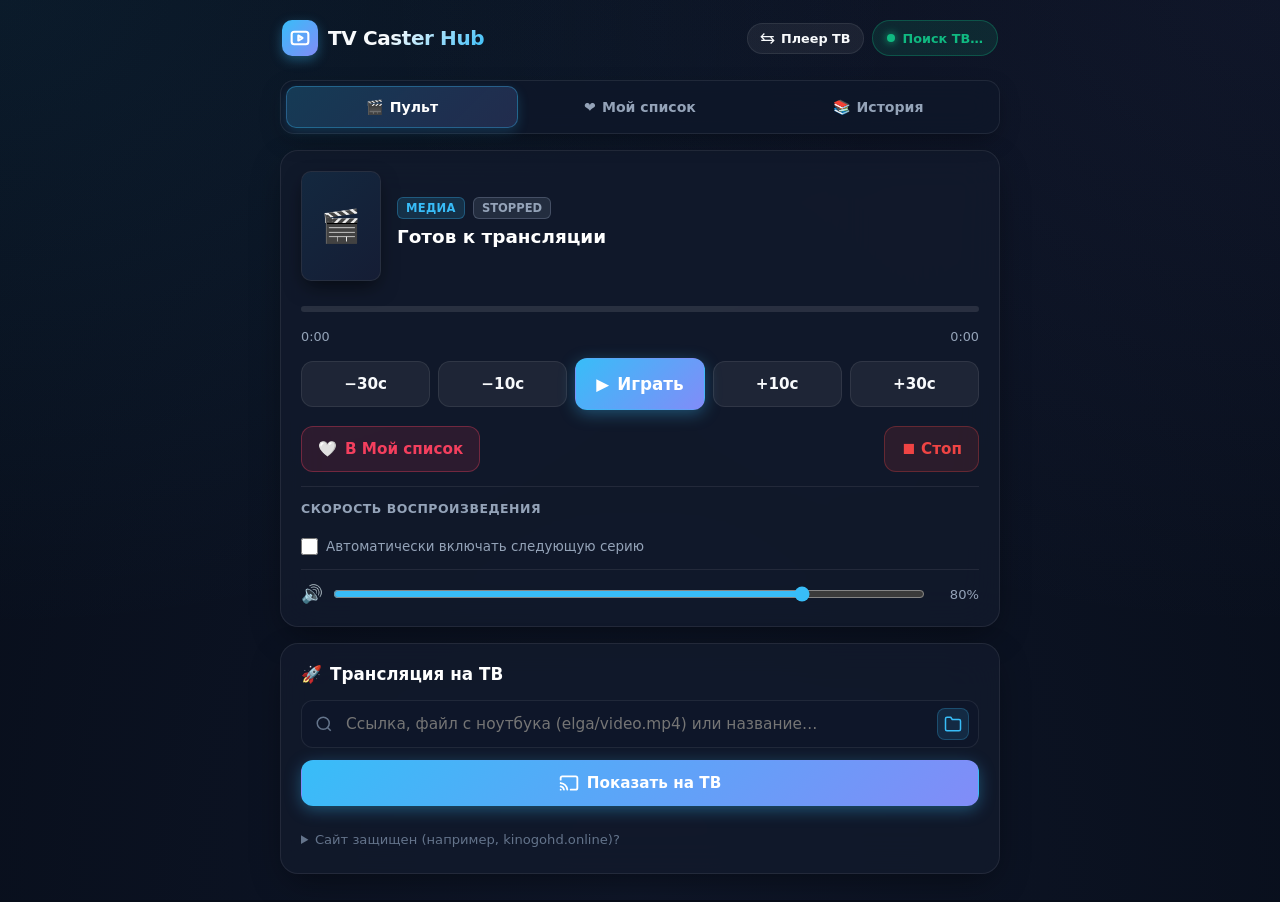
==== commit 520a9b72: "feat(web): pick a video from the laptop (folder browser, quick bar, native file picker) UI for the a" ====
--- a/templates/index.html
+++ b/templates/index.html
@@ -606,7 +606,7 @@
     }
     .search-input-field {
       width: 100%;
-      padding: 14px 44px 14px 44px;
+      padding: 14px 80px 14px 44px;
       border-radius: var(--radius-md);
       background: rgba(15, 23, 42, 0.85);
       border: 1px solid var(--border);
@@ -622,7 +622,7 @@
     }
     .input-clear-btn {
       position: absolute;
-      right: 12px;
+      right: 44px;
       background: transparent;
       border: none;
       color: var(--text-dim);
@@ -632,6 +632,182 @@
       display: none;
     }
     .input-clear-btn:hover { color: var(--text); }
+    .input-browse-btn {
+      position: absolute;
+      right: 10px;
+      background: rgba(56, 189, 248, 0.12);
+      border: 1px solid rgba(56, 189, 248, 0.25);
+      color: var(--primary);
+      border-radius: var(--radius-sm);
+      width: 32px;
+      height: 32px;
+      display: flex;
+      align-items: center;
+      justify-content: center;
+      cursor: pointer;
+      transition: all 0.2s;
+    }
+    .input-browse-btn:hover {
+      background: var(--primary);
+      color: #0b1120;
+    }
+    .local-modal-backdrop {
+      position: fixed;
+      inset: 0;
+      background: rgba(3, 7, 18, 0.78);
+      backdrop-filter: blur(8px);
+      z-index: 1000;
+      display: none;
+      align-items: center;
+      justify-content: center;
+      padding: 16px;
+    }
+    .local-modal {
+      background: #0b1329;
+      border: 1px solid var(--border);
+      border-radius: var(--radius-lg);
+      width: 100%;
+      max-width: 580px;
+      max-height: 85vh;
+      display: flex;
+      flex-direction: column;
+      box-shadow: 0 24px 48px rgba(0,0,0,0.7);
+      overflow: hidden;
+      animation: modalFadeIn 0.2s ease;
+    }
+    @keyframes modalFadeIn {
+      from { opacity: 0; transform: scale(0.96); }
+      to { opacity: 1; transform: scale(1); }
+    }
+    .local-modal-head {
+      padding: 16px 20px;
+      border-bottom: 1px solid var(--border);
+      display: flex;
+      align-items: center;
+      justify-content: space-between;
+      background: rgba(15, 23, 42, 0.5);
+    }
+    .local-modal-title {
+      font-size: 1.05rem;
+      font-weight: 600;
+      display: flex;
+      align-items: center;
+      gap: 8px;
+      color: var(--text);
+    }
+    .local-modal-close {
+      background: transparent;
+      border: none;
+      color: var(--text-dim);
+      font-size: 1.3rem;
+      cursor: pointer;
+      padding: 4px;
+      line-height: 1;
+    }
+    .local-modal-close:hover { color: #fff; }
+    .local-quick-bar {
+      display: flex;
+      gap: 6px;
+      padding: 10px 16px;
+      background: rgba(15, 23, 42, 0.4);
+      border-bottom: 1px solid var(--border);
+      overflow-x: auto;
+      flex-wrap: wrap;
+    }
+    .quick-chip {
+      background: rgba(255, 255, 255, 0.06);
+      border: 1px solid var(--border);
+      color: var(--text);
+      font-size: 0.78rem;
+      padding: 4px 10px;
+      border-radius: var(--radius-full);
+      cursor: pointer;
+      white-space: nowrap;
+      transition: all 0.15s;
+    }
+    .quick-chip:hover {
+      background: rgba(56, 189, 248, 0.15);
+      border-color: var(--primary);
+      color: var(--primary);
+    }
+    .local-path-bar {
+      padding: 8px 16px;
+      font-size: 0.82rem;
+      color: var(--text-muted);
+      display: flex;
+      align-items: center;
+      gap: 8px;
+      border-bottom: 1px solid var(--border);
+      background: rgba(15, 23, 42, 0.2);
+    }
+    .local-up-btn {
+      background: rgba(255, 255, 255, 0.08);
+      border: 1px solid var(--border);
+      color: var(--text);
+      padding: 2px 8px;
+      border-radius: var(--radius-sm);
+      cursor: pointer;
+      font-size: 0.78rem;
+    }
+    .local-up-btn:hover { background: rgba(255, 255, 255, 0.15); }
+    .local-path-text {
+      flex: 1;
+      overflow: hidden;
+      text-overflow: ellipsis;
+      white-space: nowrap;
+      font-family: monospace;
+      font-size: 0.8rem;
+      color: #94a3b8;
+    }
+    .local-file-list {
+      flex: 1;
+      overflow-y: auto;
+      padding: 8px 12px;
+      min-height: 220px;
+      max-height: 380px;
+      display: flex;
+      flex-direction: column;
+      gap: 4px;
+    }
+    .file-item {
+      display: flex;
+      align-items: center;
+      gap: 10px;
+      padding: 9px 12px;
+      border-radius: var(--radius-sm);
+      cursor: pointer;
+      transition: all 0.15s;
+      font-size: 0.88rem;
+    }
+    .file-item:hover {
+      background: rgba(56, 189, 248, 0.12);
+    }
+    .file-item.folder {
+      color: #e2e8f0;
+      font-weight: 500;
+    }
+    .file-item.video {
+      color: #38bdf8;
+    }
+    .file-item-name {
+      flex: 1;
+      overflow: hidden;
+      text-overflow: ellipsis;
+      white-space: nowrap;
+    }
+    .file-item-size {
+      font-size: 0.76rem;
+      color: var(--text-dim);
+    }
+    .local-modal-foot {
+      padding: 12px 16px;
+      border-top: 1px solid var(--border);
+      display: flex;
+      align-items: center;
+      justify-content: space-between;
+      gap: 8px;
+      background: rgba(15, 23, 42, 0.4);
+    }
 
     /* Search Results Dropdown */
     .search-results {
@@ -1103,8 +1279,38 @@
             <svg class="input-search-icon" width="18" height="18" viewBox="0 0 24 24" fill="none" stroke="currentColor" stroke-width="2">
               <circle cx="11" cy="11" r="8"></circle><path d="m21 21-4.35-4.35"></path>
             </svg>
-            <input class="search-input-field" id="urlInput" type="url" inputmode="url" placeholder="Ссылка (Kinogo, LSM, nextembed) или название фильма…" autocomplete="off" autocapitalize="off" spellcheck="false" />
+            <input class="search-input-field" id="urlInput" type="text" placeholder="Ссылка, файл с ноутбука (elga/video.mp4) или название…" autocomplete="off" autocapitalize="off" spellcheck="false" />
             <button class="input-clear-btn" id="clearInputBtn" title="Очистить">✕</button>
+            <button class="input-browse-btn" id="browseLocalBtn" type="button" title="Выбрать видео с ноутбука">
+              <svg width="18" height="18" viewBox="0 0 24 24" fill="none" stroke="currentColor" stroke-width="2" stroke-linecap="round" stroke-linejoin="round">
+                <path d="M22 19a2 2 0 0 1-2 2H4a2 2 0 0 1-2-2V5a2 2 0 0 1 2-2h5l2 3h9a2 2 0 0 1 2 2z"></path>
+              </svg>
+            </button>
+          </div>
+
+          <!-- Local File Browser Modal -->
+          <div class="local-modal-backdrop" id="localModalBackdrop">
+            <div class="local-modal">
+              <div class="local-modal-head">
+                <div class="local-modal-title">
+                  <span>💻</span><span>Видеофайлы на ноутбуке</span>
+                </div>
+                <button class="local-modal-close" id="closeLocalModalBtn" title="Закрыть">✕</button>
+              </div>
+              <div class="local-quick-bar" id="localQuickBar"></div>
+              <div class="local-path-bar">
+                <button class="local-up-btn" id="localUpBtn" title="На уровень выше">⬆️ Наверх</button>
+                <span class="local-path-text" id="localPathText">~</span>
+              </div>
+              <div class="local-file-list" id="localFileList"></div>
+              <div class="local-modal-foot">
+                <button class="btn btn-secondary" style="min-height: 36px; padding: 6px 14px; font-size: 0.82rem;" id="pickNativeFileBtn">
+                  📂 Выбрать через проводник…
+                </button>
+                <input type="file" id="nativeFileInput" accept="video/*" style="display:none" />
+                <span style="font-size: 0.78rem; color: var(--text-dim);">Поддерживаются MP4, MKV, AVI, WebM</span>
+              </div>
+            </div>
           </div>
 
           <!-- Auto Search Suggestions Dropdown -->
@@ -1402,7 +1608,7 @@
     // ---------- Inspect URL ----------
     async function inspectInputUrl() {
       const url = $('urlInput').value.trim();
-      if (!url.startsWith('http')) { $('optionsBox').style.display = 'none'; return; }
+      if (!isLink(url)) { $('optionsBox').style.display = 'none'; return; }
       if (url === lastInspected) return;
       lastInspected = url;
       $('optionsBox').style.display = 'flex';
@@ -1410,7 +1616,7 @@
       try {
         const data = await api('/api/inspect', { url });
         if (data.ok) {
-          if (data.title) $('detectedTitle').textContent = data.title;
+          if (data.title) $('detectedTitle').textContent = data.title + (data.is_local ? ' (Файл с ноутбука)' : '');
           seriesData = data.kind === 'series' ? data : null;
           if (seriesData && pendingSel && pendingSel.episode) {
             const sn = seriesData.seasons.find(x => x.episodes.some(e => e.id === pendingSel.episode));
@@ -2006,8 +2212,15 @@
       }
     }
 
-    // ---------- Title Search & Kinogo/LSM Detection ----------
-    const isLink = v => /^(https?:|magnet:)/i.test(v);
+    // ---------- Title Search & Kinogo/LSM Detection & Local Video ----------
+    const isLocalPath = v => {
+      if (!v) return false;
+      const s = v.trim();
+      if (/^(file:\/\/|\/|~\/|\.\.?\/)/i.test(s)) return true;
+      if (/\.(mp4|mkv|avi|webm|mov|ts|m4v|flv|wmv)(\?|$)/i.test(s)) return true;
+      return false;
+    };
+    const isLink = v => /^(https?:|magnet:)/i.test(v) || isLocalPath(v);
     const imdbId = v => { const m = v.match(/(?:imdb\.com\/title\/|^)(tt\d{6,10})/i); return m ? m[1].toLowerCase() : null; };
     let searchTimer = null, searchSeq = 0;
     const hideSearch = () => { $('searchResults').style.display = 'none'; $('searchResults').replaceChildren(); };
@@ -2040,19 +2253,92 @@
         return;
       }
       box.replaceChildren(...r.results.map((x, i) => {
+        const isLocal = Boolean(x.is_local);
         const thumb = x.image
           ? el('img', { class: 'sr-thumb', src: x.image, loading: 'lazy', referrerpolicy: 'no-referrer', alt: '' })
-          : el('div', { class: 'sr-thumb', style: 'display:flex;align-items:center;justify-content:center;color:#64748b;font-size:1.5rem;', text: '🎬' });
+          : el('div', { class: 'sr-thumb', style: 'display:flex;align-items:center;justify-content:center;color:' + (isLocal ? '#38bdf8' : '#64748b') + ';font-size:1.5rem;', text: isLocal ? '💻' : '🎬' });
         const card = el('div', { class: 'sr-card' + (i === 0 ? ' first' : '') }, [
           thumb,
           el('div', { class: 'sr-body' }, [
             el('div', { class: 'sr-title', text: x.title + (x.year ? ' (' + x.year + ')' : '') }),
-            el('div', { class: 'sr-meta', text: (x.type ? x.type.toUpperCase() : '') + (x.cast ? ' · ' + x.cast : '') }),
+            el('div', { class: 'sr-meta', text: (isLocal ? 'НОУТБУК · ' : (x.type ? x.type.toUpperCase() + ' · ' : '')) + (x.cast || '') }),
           ])
         ]);
-        card.addEventListener('click', () => usePlayerLink(x.id));
+        card.addEventListener('click', () => {
+          if (isLocal) {
+            $('urlInput').value = x.path || x.id;
+            hideSearch();
+            lastInspected = '';
+            inspectInputUrl();
+          } else {
+            usePlayerLink(x.id);
+          }
+        });
         return card;
       }));
+    }
+
+    // ---------- Local File Browser Modal ----------
+    let currentBrowsePath = '';
+    async function openLocalFileModal(path) {
+      $('localModalBackdrop').style.display = 'flex';
+      await loadLocalDir(path || currentBrowsePath || '');
+    }
+    function closeLocalFileModal() {
+      $('localModalBackdrop').style.display = 'none';
+    }
+    async function loadLocalDir(path) {
+      const list = $('localFileList');
+      list.replaceChildren(el('div', { class: 'empty-state', style: 'padding: 24px;', text: 'Загрузка…' }));
+      try {
+        const res = await api('/api/local/browse?path=' + encodeURIComponent(path || ''));
+        if (!res.ok) {
+          list.replaceChildren(el('div', { class: 'empty-state', text: res.error || 'Ошибка открытия папки' }));
+          return;
+        }
+        currentBrowsePath = res.current;
+        $('localPathText').textContent = res.current;
+        $('localUpBtn').style.visibility = res.parent ? 'visible' : 'hidden';
+        $('localUpBtn').onclick = () => loadLocalDir(res.parent);
+
+        $('localQuickBar').replaceChildren(...(res.quick || []).map(q => {
+          const btn = el('button', { class: 'quick-chip', text: q.name });
+          btn.onclick = () => loadLocalDir(q.path);
+          return btn;
+        }));
+
+        const items = [];
+        for (const f of (res.folders || [])) {
+          const row = el('div', { class: 'file-item folder' }, [
+            el('span', { text: '📁' }),
+            el('span', { class: 'file-item-name', text: f.name })
+          ]);
+          row.onclick = () => loadLocalDir(f.path);
+          items.push(row);
+        }
+        for (const f of (res.files || [])) {
+          const row = el('div', { class: 'file-item video' }, [
+            el('span', { text: '🎬' }),
+            el('span', { class: 'file-item-name', text: f.name }),
+            el('span', { class: 'file-item-size', text: f.size })
+          ]);
+          row.onclick = () => {
+            $('urlInput').value = f.path;
+            closeLocalFileModal();
+            onInput();
+            inspectInputUrl();
+            toast('Выбран файл: ' + f.name);
+          };
+          items.push(row);
+        }
+        if (!items.length) {
+          list.replaceChildren(el('div', { class: 'empty-state', style: 'padding: 24px;', text: 'В этой папке нет видеофайлов' }));
+        } else {
+          list.replaceChildren(...items);
+        }
+      } catch (e) {
+        list.replaceChildren(el('div', { class: 'empty-state', text: 'Ошибка: ' + e }));
+      }
     }
 
     function onInput() {
@@ -2082,6 +2368,31 @@
     $('clearInputBtn').addEventListener('click', () => {
       $('urlInput').value = '';
       onInput();
+    });
+
+    $('browseLocalBtn').addEventListener('click', () => openLocalFileModal());
+    $('closeLocalModalBtn').addEventListener('click', closeLocalFileModal);
+    $('localModalBackdrop').addEventListener('click', e => {
+      if (e.target === $('localModalBackdrop')) closeLocalFileModal();
+    });
+    $('pickNativeFileBtn').addEventListener('click', () => $('nativeFileInput').click());
+    $('nativeFileInput').addEventListener('change', async e => {
+      const file = e.target.files && e.target.files[0];
+      if (!file) return;
+      try {
+        const res = await api('/api/local/find?name=' + encodeURIComponent(file.name));
+        if (res.ok && res.path) {
+          $('urlInput').value = res.path;
+          closeLocalFileModal();
+          onInput();
+          inspectInputUrl();
+          toast('Выбран файл: ' + file.name);
+        } else {
+          toast('Файл не найден в стандартных папках. Укажите путь вручную.');
+        }
+      } catch (err) {
+        toast('Ошибка поиска файла: ' + err);
+      }
     });
 
     // ---------- Event Bindings ----------
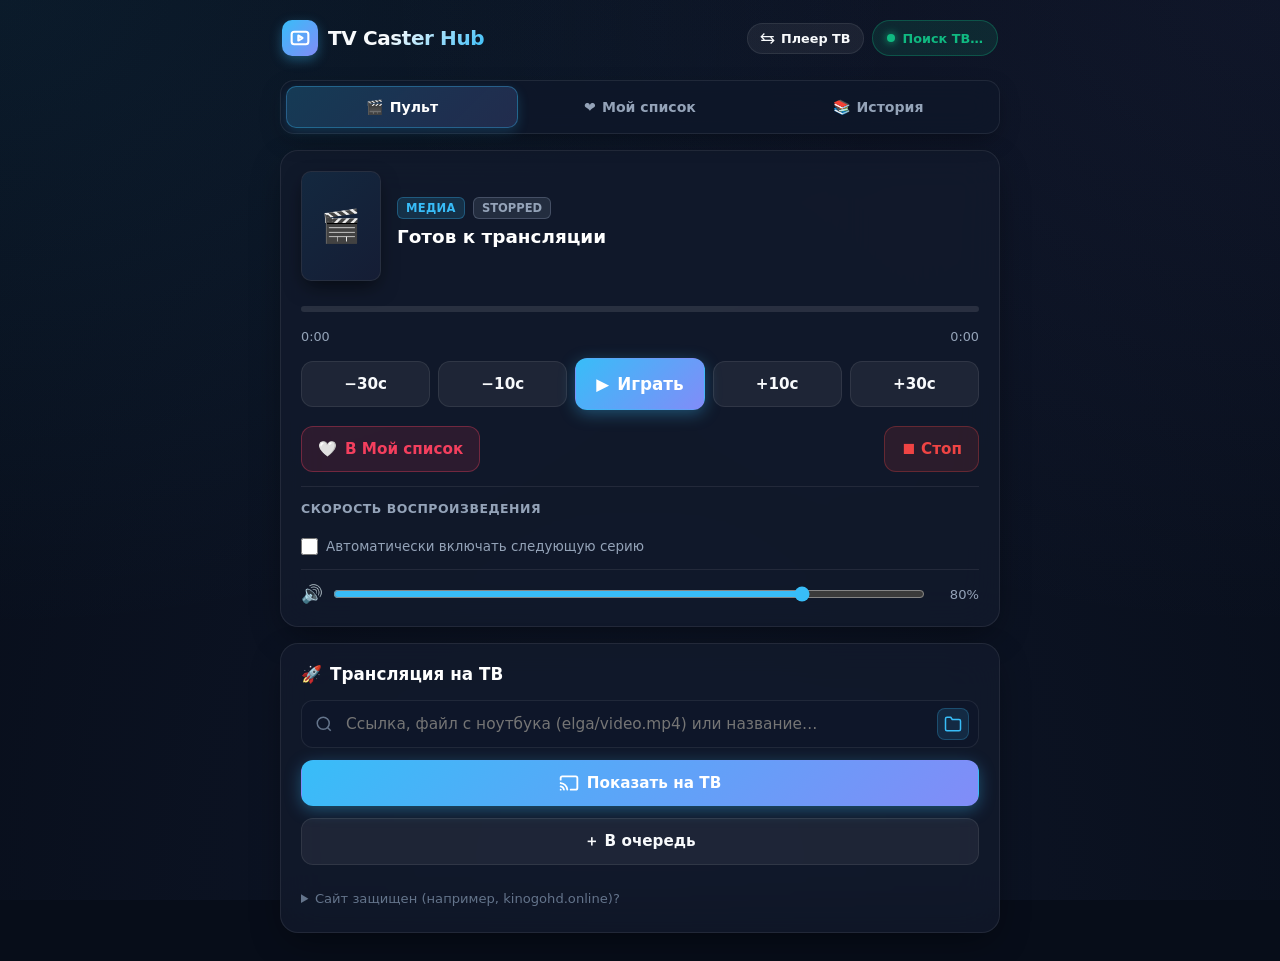
==== commit e431a37e: "Add playback queue: /api/queue, web UI, auto-advance and Next use the queue Co-Authored-By: Claude S" ====
--- a/templates/index.html
+++ b/templates/index.html
@@ -1368,6 +1368,19 @@
             </svg>
             <span id="castBtnText">Показать на ТВ</span>
           </button>
+
+          <button class="btn btn-secondary" id="queueAddBtn" title="Добавить в очередь: сыграет после текущего видео">
+            ＋ В очередь
+          </button>
+
+          <!-- Queue -->
+          <div id="queueBox" style="display:none; flex-direction: column; gap: 8px;">
+            <div style="display:flex; justify-content: space-between; align-items: center;">
+              <span class="options-title">Очередь (<span id="queueCount">0</span>)</span>
+              <button class="btn btn-secondary" id="queueClearBtn" style="min-height: 32px; padding: 4px 12px; font-size: 0.8rem;">Очистить</button>
+            </div>
+            <div id="queueList" style="display:flex; flex-direction: column; gap: 6px;"></div>
+          </div>
 
           <!-- Status / Progress Banner -->
           <div class="status-banner" id="statusBanner">
@@ -1686,6 +1699,48 @@
       lastInspected = '';
     }
 
+    // ---------- Queue ----------
+    let queueShown = null;
+    function queueTitle(it) {
+      return it.title + (it.episode ? ' · ' + String(it.episode).toUpperCase() : '');
+    }
+    function renderQueue(items) {
+      $('queueBox').style.display = items.length ? 'flex' : 'none';
+      $('queueCount').textContent = items.length;
+      const small = 'min-height: 30px; padding: 2px 10px; font-size: 0.85rem;';
+      $('queueList').replaceChildren(...items.map((it, i) => {
+        const btn = (text, title, fn) => el('button', { class: 'btn btn-secondary', style: small, title, text, onclick: fn });
+        const act = async (body) => { const r = await api('/api/queue', body); renderQueue(r.items || []); return r; };
+        return el('div', { style: 'display:flex; gap:6px; align-items:center;' }, [
+          el('span', { text: (i + 1) + '.', style: 'opacity:.6; min-width: 22px;' }),
+          el('span', { text: queueTitle(it), style: 'flex:1; overflow:hidden; text-overflow:ellipsis; white-space:nowrap;' }),
+          btn('▶', 'Включить сейчас', async () => { const r = await act({ action: 'play', id: it.id }); if (!r.ok) toast(r.error); else setTimeout(pollStatus, 400); }),
+          i > 0 ? btn('↑', 'Выше', () => act({ action: 'move', id: it.id, delta: -1 })) : null,
+          i < items.length - 1 ? btn('↓', 'Ниже', () => act({ action: 'move', id: it.id, delta: 1 })) : null,
+          btn('✕', 'Убрать', () => act({ action: 'remove', id: it.id })),
+        ]);
+      }));
+    }
+    async function loadQueue() {
+      try { renderQueue((await api('/api/queue')).items || []); } catch (e) { console.error('queue', e); }
+    }
+    async function addToQueue() {
+      const url = $('urlInput').value.trim();
+      if (!url) return;
+      if (!isLink(url)) { toast('Выберите вариант из списка или вставьте ссылку'); return; }
+      const r = await api('/api/queue', {
+        action: 'add', url,
+        title: $('detectedTitle').textContent.replace(/^Опции воспроизведения$/, '') || url,
+        translation_id: sel.translationId, translation_title: sel.voiceTitle,
+        episode: seriesData ? sel.episodeId : null, quality: sel.quality, speed: sel.speed
+      });
+      renderQueue(r.items || []);
+      toast('Добавлено в очередь');
+      $('urlInput').value = '';
+      $('optionsBox').style.display = 'none';
+      lastInspected = '';
+    }
+
     // ---------- Status Banner ----------
     function showBanner(isError, msg, meta, pct, stage, hint) {
       const b = $('statusBanner');
@@ -1855,6 +1910,7 @@
         $('nextBtn').style.display = d.next_url ? 'inline-flex' : 'none';
         $('prevBtn').style.display = d.prev_url ? 'inline-flex' : 'none';
         $('autonext').checked = Boolean(d.autonext);
+        if (d.queue_len !== queueShown) { queueShown = d.queue_len; loadQueue(); }
 
         // Live Speed & Quality Chips
         renderLiveSpeeds(d.playback_speed || '1.0x');
@@ -2398,6 +2454,8 @@
     // ---------- Event Bindings ----------
     $('castBtn').addEventListener('click', castURL);
     $('castOptsBtn').addEventListener('click', castURL);
+    $('queueAddBtn').addEventListener('click', addToQueue);
+    $('queueClearBtn').addEventListener('click', async () => { renderQueue((await api('/api/queue', { action: 'clear' })).items || []); });
     $('playPauseBtn').addEventListener('click', togglePlayPause);
     $('playerFavBtn').addEventListener('click', togglePlayerFavorite);
     $('stopBtn').addEventListener('click', () => api('/api/tv/action', { action: 'stop' }).then(pollStatus));
@@ -2464,6 +2522,7 @@
     pollStatus().then(schedulePoll);
     loadFavorites();
     loadHistory();
+    loadQueue();
   </script>
 </body>
 </html>
